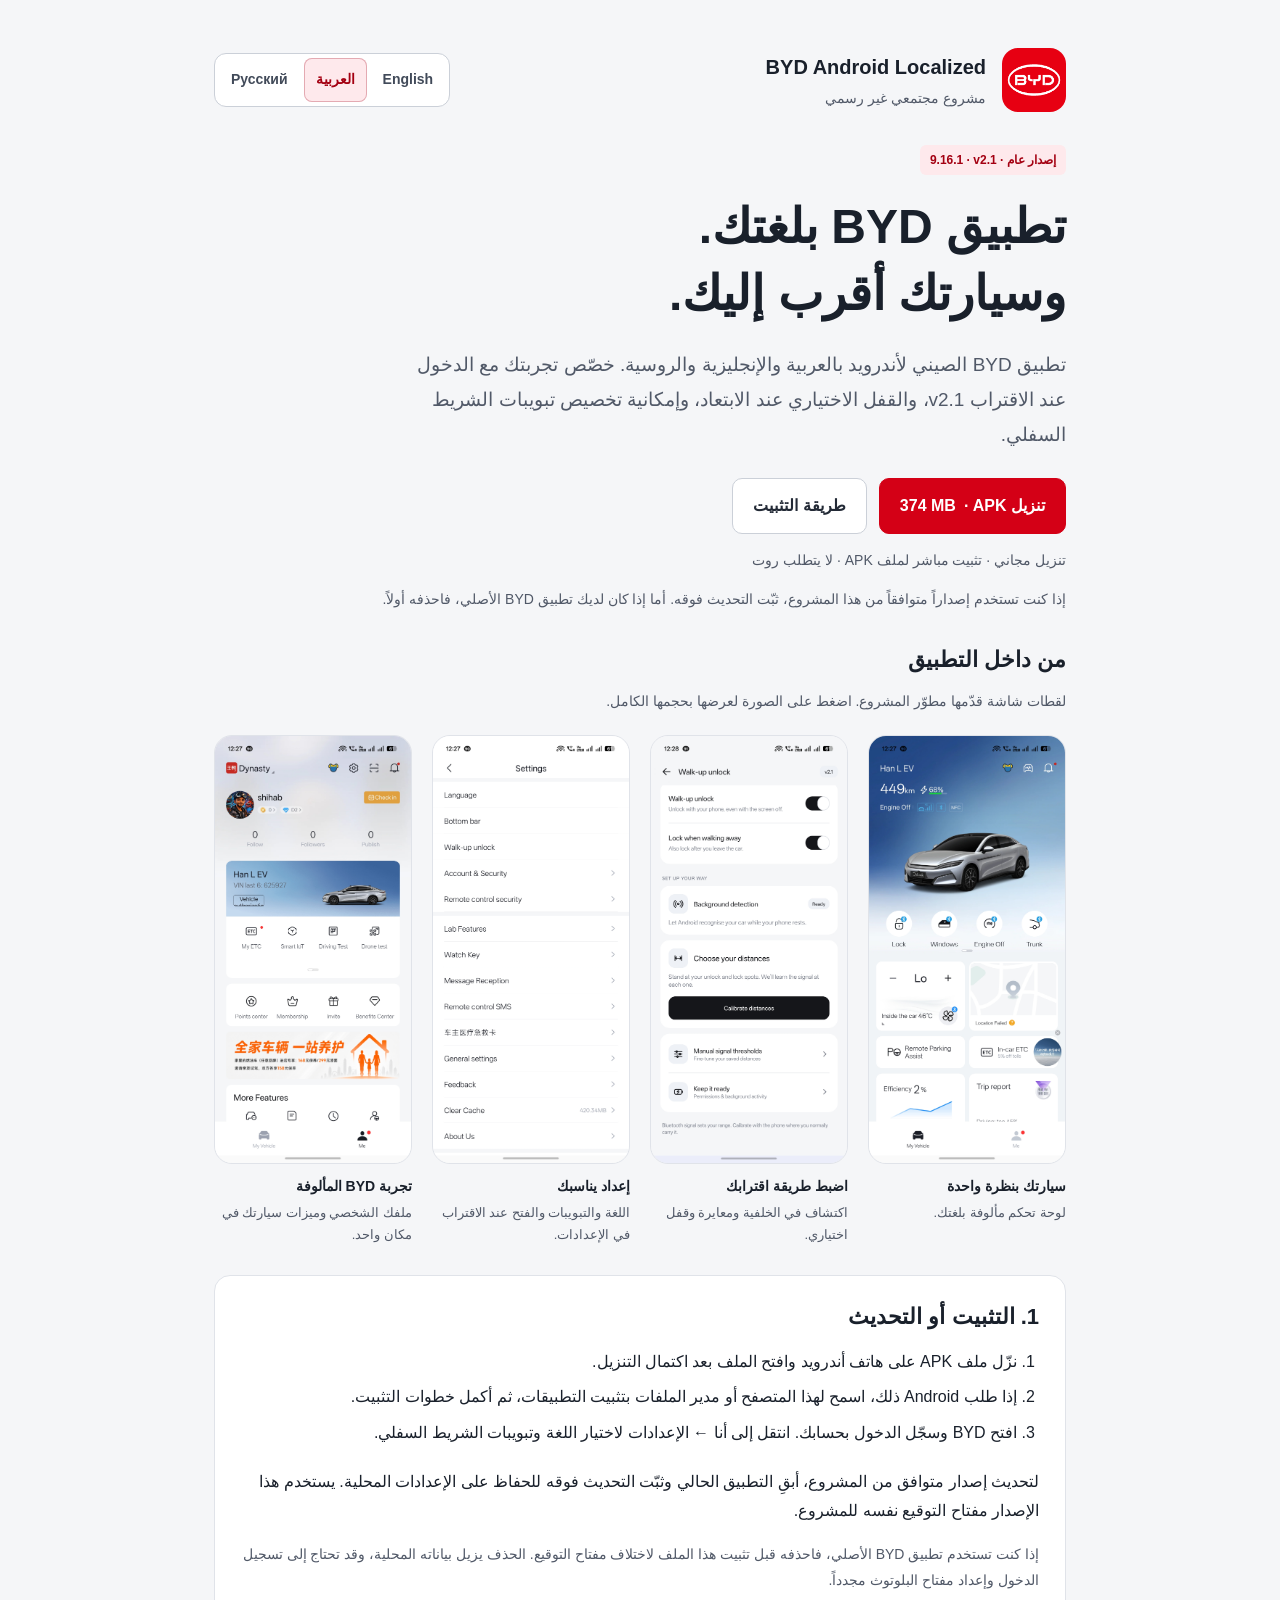
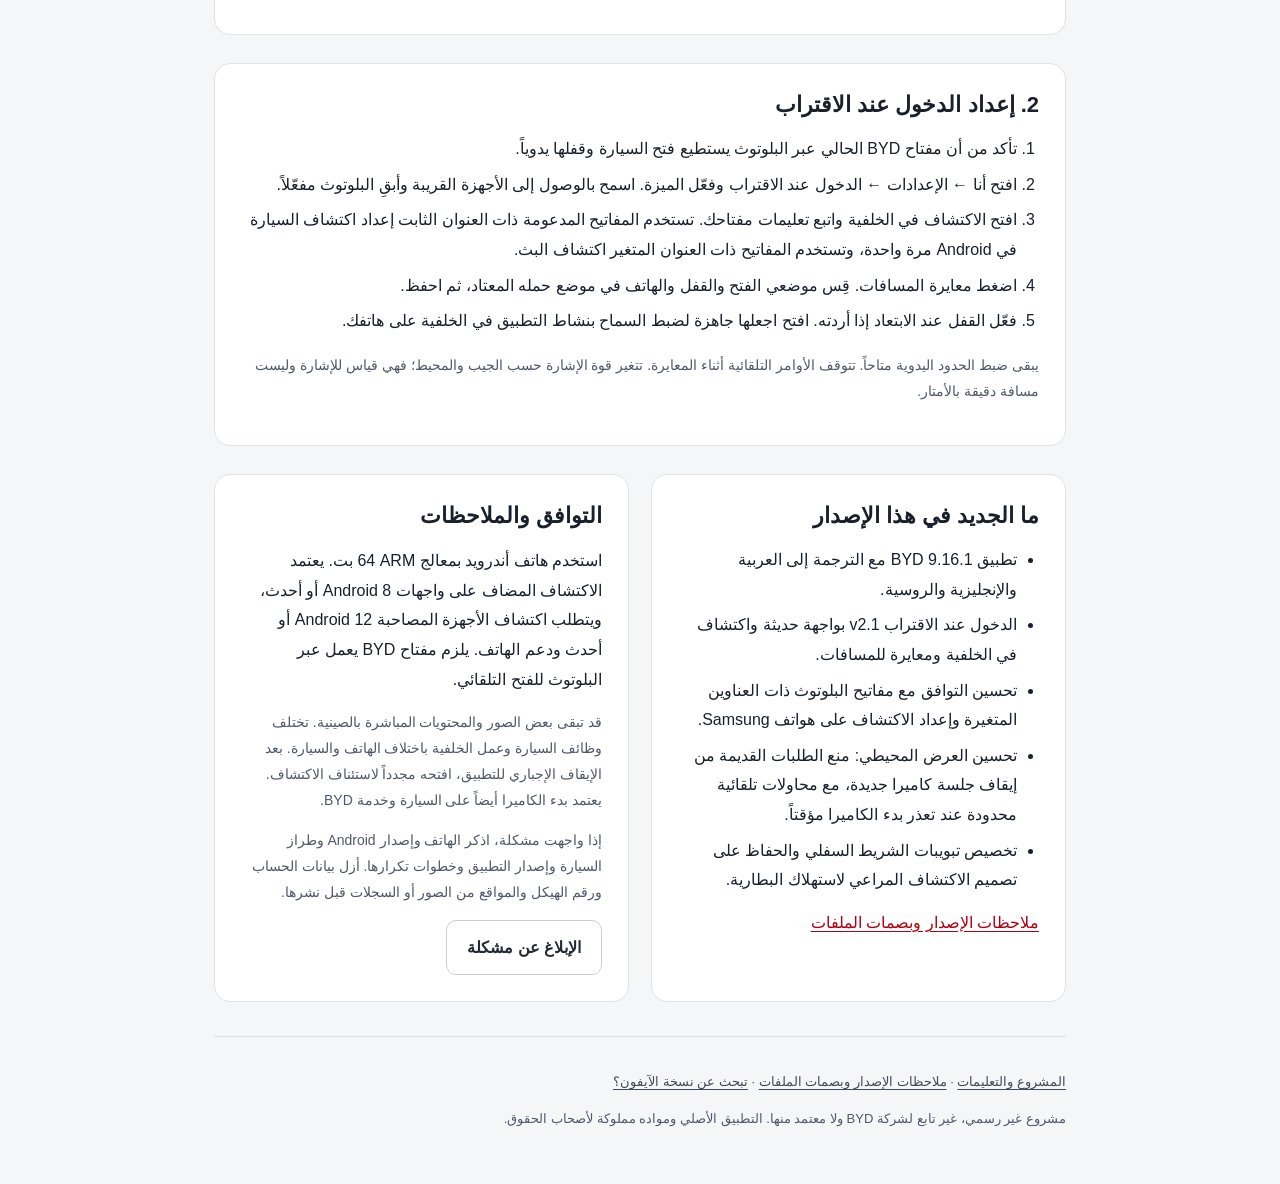
==== ar/index.html @ e7269e66 "Keep generated release pages consistent across platforms" ====
<!doctype html>
<html lang="ar" dir="rtl">
<head>
<meta charset="utf-8"><meta name="viewport" content="width=device-width, initial-scale=1">
<title>تطبيق BYD لأندرويد · التنزيل</title><meta name="description" content="نزّل تطبيق BYD لأندرويد بالعربية والإنجليزية والروسية، مع الدخول عند الاقتراب v2.1 ومعايرة المسافات والقفل الاختياري عند الابتعاد.">
<meta name="theme-color" content="#e60012"><link rel="icon" href="../assets/icon.png">
<link rel="stylesheet" href="../assets/site.css"><link rel="canonical" href="https://shihabal3amri.github.io/BYD-Android/ar/">
<link rel="alternate" hreflang="en" href="https://shihabal3amri.github.io/BYD-Android/">
<link rel="alternate" hreflang="ar" href="https://shihabal3amri.github.io/BYD-Android/ar/">
<link rel="alternate" hreflang="ru" href="https://shihabal3amri.github.io/BYD-Android/ru/"><link rel="alternate" hreflang="x-default" href="https://shihabal3amri.github.io/BYD-Android/">
<meta property="og:type" content="website"><meta property="og:title" content="تطبيق BYD لأندرويد · التنزيل">
<meta property="og:description" content="نزّل تطبيق BYD لأندرويد بالعربية والإنجليزية والروسية، مع الدخول عند الاقتراب v2.1 ومعايرة المسافات والقفل الاختياري عند الابتعاد."><meta property="og:url" content="https://shihabal3amri.github.io/BYD-Android/ar/">
</head>
<body><main>
<header><div class="brand"><img src="../assets/icon.png" width="64" height="64" alt="BYD"><div><strong dir="ltr">BYD Android Localized</strong><p>مشروع مجتمعي غير رسمي</p></div></div>
<nav class="languages" aria-label="لغة الصفحة"><a href=".././" lang="en" hreflang="en" dir="auto">English</a>
<a href="../ar/" lang="ar" hreflang="ar" dir="auto" aria-current="page">العربية</a>
<a href="../ru/" lang="ru" hreflang="ru" dir="auto">Русский</a></nav></header>
<span class="badge">إصدار عام · <bdi>9.16.1 · v2.1</bdi></span>
<h1>تطبيق BYD بلغتك.<br>وسيارتك أقرب إليك.</h1><p class="intro">تطبيق BYD الصيني لأندرويد بالعربية والإنجليزية والروسية. خصّص تجربتك مع الدخول عند الاقتراب v2.1، والقفل الاختياري عند الابتعاد، وإمكانية تخصيص تبويبات الشريط السفلي.</p>
<div class="actions"><a class="button" id="download" href="https://github.com/shihabal3amri/BYD-Android/releases/download/v9.16.1-v2.1/BYD-Android_9.16.1_v2.1.apk">تنزيل APK · <bdi>374 MB</bdi></a><a class="button secondary" href="#install">طريقة التثبيت</a></div>
<p class="note">تنزيل مجاني · تثبيت مباشر لملف APK · لا يتطلب روت</p><p class="note">إذا كنت تستخدم إصداراً متوافقاً من هذا المشروع، ثبّت التحديث فوقه. أما إذا كان لديك تطبيق BYD الأصلي، فاحذفه أولاً.</p>
<section class="gallery" aria-labelledby="screenshots"><h2 id="screenshots">من داخل التطبيق</h2><p class="note">لقطات شاشة قدّمها مطوّر المشروع. اضغط على الصورة لعرضها بحجمها الكامل.</p><div class="screens"><figure><a href="../assets/dashboard.jpg"><img src="../assets/dashboard.jpg" width="1080" height="2354" loading="lazy" alt="لوحة سيارتي مع أدوات التحكم عبر البلوتوث"></a><figcaption><strong>سيارتك بنظرة واحدة</strong>لوحة تحكم مألوفة بلغتك.</figcaption></figure>
<figure><a href="../assets/walkup-setup.jpg"><img src="../assets/walkup-setup.jpg" width="1080" height="2354" loading="lazy" alt="إعدادات الفتح عند الاقتراب والاكتشاف في الخلفية ومعايرة المسافات"></a><figcaption><strong>اضبط طريقة اقترابك</strong>اكتشاف في الخلفية ومعايرة وقفل اختياري.</figcaption></figure>
<figure><a href="../assets/settings.jpg"><img src="../assets/settings.jpg" width="1080" height="2354" loading="lazy" alt="الإعدادات مع خيارات اللغة والشريط السفلي والدخول عند الاقتراب"></a><figcaption><strong>إعداد يناسبك</strong>اللغة والتبويبات والفتح عند الاقتراب في الإعدادات.</figcaption></figure>
<figure><a href="../assets/profile.jpg"><img src="../assets/profile.jpg" width="1080" height="2354" loading="lazy" alt="صفحة الملف الشخصي وبطاقة السيارة في BYD"></a><figcaption><strong>تجربة BYD المألوفة</strong>ملفك الشخصي وميزات سيارتك في مكان واحد.</figcaption></figure></div></section>
<section class="card" id="install" aria-labelledby="install-heading"><h2 id="install-heading">1. التثبيت أو التحديث</h2><ol><li>نزّل ملف APK على هاتف أندرويد وافتح الملف بعد اكتمال التنزيل.</li>
<li>إذا طلب Android ذلك، اسمح لهذا المتصفح أو مدير الملفات بتثبيت التطبيقات، ثم أكمل خطوات التثبيت.</li>
<li>افتح BYD وسجّل الدخول بحسابك. انتقل إلى أنا ← الإعدادات لاختيار اللغة وتبويبات الشريط السفلي.</li></ol><p>لتحديث إصدار متوافق من المشروع، أبقِ التطبيق الحالي وثبّت التحديث فوقه للحفاظ على الإعدادات المحلية. يستخدم هذا الإصدار مفتاح التوقيع نفسه للمشروع.</p><p class="note">إذا كنت تستخدم تطبيق BYD الأصلي، فاحذفه قبل تثبيت هذا الملف لاختلاف مفتاح التوقيع. الحذف يزيل بياناته المحلية، وقد تحتاج إلى تسجيل الدخول وإعداد مفتاح البلوتوث مجدداً.</p></section>
<section class="card" id="walkup" aria-labelledby="walkup-heading"><h2 id="walkup-heading">2. إعداد الدخول عند الاقتراب</h2><ol><li>تأكد من أن مفتاح BYD الحالي عبر البلوتوث يستطيع فتح السيارة وقفلها يدوياً.</li>
<li>افتح أنا ← الإعدادات ← الدخول عند الاقتراب وفعّل الميزة. اسمح بالوصول إلى الأجهزة القريبة وأبقِ البلوتوث مفعّلاً.</li>
<li>افتح الاكتشاف في الخلفية واتبع تعليمات مفتاحك. تستخدم المفاتيح المدعومة ذات العنوان الثابت إعداد اكتشاف السيارة في Android مرة واحدة، وتستخدم المفاتيح ذات العنوان المتغير اكتشاف البث.</li>
<li>اضغط معايرة المسافات. قِس موضعي الفتح والقفل والهاتف في موضع حمله المعتاد، ثم احفظ.</li>
<li>فعّل القفل عند الابتعاد إذا أردته. افتح اجعلها جاهزة لضبط السماح بنشاط التطبيق في الخلفية على هاتفك.</li></ol><p class="note">يبقى ضبط الحدود اليدوية متاحاً. تتوقف الأوامر التلقائية أثناء المعايرة. تتغير قوة الإشارة حسب الجيب والمحيط؛ فهي قياس للإشارة وليست مسافة دقيقة بالأمتار.</p></section>
<div class="grid"><section class="card" aria-labelledby="release-heading"><h2 id="release-heading">ما الجديد في هذا الإصدار</h2><ul><li>تطبيق BYD 9.16.1 مع الترجمة إلى العربية والإنجليزية والروسية.</li>
<li>الدخول عند الاقتراب v2.1 بواجهة حديثة واكتشاف في الخلفية ومعايرة للمسافات.</li>
<li>تحسين التوافق مع مفاتيح البلوتوث ذات العناوين المتغيرة وإعداد الاكتشاف على هواتف Samsung.</li>
<li>تحسين العرض المحيطي: منع الطلبات القديمة من إيقاف جلسة كاميرا جديدة، مع محاولات تلقائية محدودة عند تعذر بدء الكاميرا مؤقتاً.</li>
<li>تخصيص تبويبات الشريط السفلي والحفاظ على تصميم الاكتشاف المراعي لاستهلاك البطارية.</li></ul><a href="https://github.com/shihabal3amri/BYD-Android/releases/tag/v9.16.1-v2.1">ملاحظات الإصدار وبصمات الملفات</a></section>
<section class="card" aria-labelledby="feedback-heading"><h2 id="feedback-heading">التوافق والملاحظات</h2><p>استخدم هاتف أندرويد بمعالج ARM ‏64 بت. يعتمد الاكتشاف المضاف على واجهات Android 8 أو أحدث، ويتطلب اكتشاف الأجهزة المصاحبة Android 12 أو أحدث ودعم الهاتف. يلزم مفتاح BYD يعمل عبر البلوتوث للفتح التلقائي.</p><p class="note">قد تبقى بعض الصور والمحتويات المباشرة بالصينية. تختلف وظائف السيارة وعمل الخلفية باختلاف الهاتف والسيارة. بعد الإيقاف الإجباري للتطبيق، افتحه مجدداً لاستئناف الاكتشاف. يعتمد بدء الكاميرا أيضاً على السيارة وخدمة BYD.</p><p class="note">إذا واجهت مشكلة، اذكر الهاتف وإصدار Android وطراز السيارة وإصدار التطبيق وخطوات تكرارها. أزل بيانات الحساب ورقم الهيكل والمواقع من الصور أو السجلات قبل نشرها.</p><a class="button secondary" href="https://github.com/shihabal3amri/BYD-Android/issues/new?template=bug-report.yml">الإبلاغ عن مشكلة</a></section></div>
<footer><p><a href="https://github.com/shihabal3amri/BYD-Android/blob/main/README.ar.md">المشروع والتعليمات</a> · <a href="https://github.com/shihabal3amri/BYD-Android/releases/tag/v9.16.1-v2.1">ملاحظات الإصدار وبصمات الملفات</a> · <a href="https://shihabal3amri.github.io/BYD-iOS/">تبحث عن نسخة الآيفون؟</a></p><p>مشروع غير رسمي، غير تابع لشركة BYD ولا معتمد منها. التطبيق الأصلي ومواده مملوكة لأصحاب الحقوق.</p></footer>
</main></body></html>
---- assets/site.css ----
:root { color-scheme: light; font-family: -apple-system, BlinkMacSystemFont, "Segoe UI", sans-serif; color: #19202b; background: #f5f6f8; }
* { box-sizing: border-box; }
body { margin: 0; line-height: 1.65; }
main { max-width: 900px; margin: auto; padding: 48px 24px 40px; }
header { display: flex; align-items: center; justify-content: space-between; flex-wrap: wrap; gap: 20px; margin-bottom: 32px; }
.brand { display: flex; align-items: center; gap: 16px; }
.brand > div { min-width: 0; }
.languages { display: inline-flex; flex-wrap: wrap; gap: 4px; padding: 4px; border: 1px solid #cbd0d8; border-radius: 12px; background: white; }
.languages a { display: inline-flex; align-items: center; justify-content: center; padding: 8px 12px; min-height: 44px; color: #414a59; text-decoration: none; border-radius: 8px; font-size: 14px; font-weight: 600; }
.languages a[aria-current="page"] { color: #a40012; background: #fee9ec; box-shadow: inset 0 0 0 1px #e4aab2; }
header img { width: 64px; height: 64px; border-radius: 16px; }
header p { margin: 0; font-size: 14px; color: #515968; }
header strong { font-size: 20px; letter-spacing: -.4px; }
.badge { display: inline-block; padding: 4px 10px; border-radius: 6px; background: #fee9ec; color: #a40012; font-size: 12px; font-weight: 700; letter-spacing: .7px; }
h1 { font-size: clamp(32px, 6vw, 48px); line-height: 1.14; letter-spacing: -1.5px; margin: 18px 0 14px; }
.intro { font-size: 19px; color: #515968; max-width: 680px; }
h2 { margin: 0 0 12px; font-size: 22px; line-height: 1.35; letter-spacing: -.4px; }
a { color: #b00013; text-underline-offset: 3px; }
.actions { display: flex; flex-wrap: wrap; gap: 12px; margin: 26px 0 14px; }
.button { display: inline-flex; justify-content: center; align-items: center; gap: 8px; min-height: 48px; padding: 12px 20px; text-decoration: none; border-radius: 10px; background: #d40016; color: white; font-size: 16px; font-weight: 650; border: 1px solid #d40016; cursor: pointer; }
.button.secondary { background: white; color: #232a36; border-color: #cbd0d8; }
.button:focus-visible, a:focus-visible, textarea:focus-visible { outline: 3px solid #1166dd; outline-offset: 4px; }
.button:hover { filter: brightness(.94); }
.languages a:hover, .tutorial:hover { background: #fff1f3; }
.tutorials { display: grid; grid-template-columns: 1fr 1fr; gap: 12px; }
.tutorial { display: flex; flex-direction: column; justify-content: center; padding: 16px; border: 1px solid #cbd0d8; border-radius: 10px; text-decoration: none; }
.tutorial span { font-size: 14px; color: #515968; }
section[id] { scroll-margin-top: 24px; }
.note { color: #515968; font-size: 14px; }
.card { margin-top: 28px; padding: 26px; border: 1px solid #e0e3e9; border-radius: 16px; background: white; }
.grid { display: grid; grid-template-columns: repeat(2, minmax(0, 1fr)); gap: 22px; }
.grid .card { margin-top: 28px; }
ol, ul { padding-inline-start: 22px; margin: 10px 0; }
li { padding: 3px 0; }
textarea { display: block; width: 100%; min-height: 90px; font: 13px/1.6 ui-monospace, SFMono-Regular, Consolas, monospace; color: #253047; background: #f5f6f8; border: 1px solid #cbd0d8; border-radius: 8px; padding: 12px; resize: vertical; overflow-wrap: anywhere; }
.copyrow { display: flex; align-items: center; flex-wrap: wrap; gap: 12px; margin-top: 12px; }
.copyrow button { font-size: 14px; min-height: 42px; padding: 8px 15px; }
.gallery { margin-top: 32px; }
.screens { display: grid; grid-template-columns: repeat(4, minmax(0, 1fr)); gap: 20px; margin-top: 20px; }
.screens figure { min-width: 0; margin: 0; }
.screens a { display: block; border-radius: 18px; }
.screens img { display: block; width: 100%; height: auto; border: 1px solid #e0e3e9; border-radius: 18px; }
.screens figcaption { margin-top: 10px; color: #515968; font-size: 13px; line-height: 1.45; }
.screens figcaption strong { display: block; color: #19202b; font-size: 14px; margin-bottom: 3px; }
footer { margin-top: 34px; padding-top: 20px; border-top: 1px solid #dddfe5; color: #515968; font-size: 13px; }
footer a { color: #414a59; }
html[dir="rtl"] { font-family: -apple-system, BlinkMacSystemFont, "Segoe UI", Tahoma, Arial, sans-serif; }
html[dir="rtl"] body { line-height: 1.85; }
html[dir="rtl"] h1 { line-height: 1.4; }
html[dir="rtl"] h1, html[dir="rtl"] h2, html[dir="rtl"] .badge, html[dir="rtl"] header strong { letter-spacing: normal; }
html[dir="rtl"] .screens figcaption { line-height: 1.75; }
@media (max-width: 420px) { .tutorials { grid-template-columns: 1fr; } .languages { width: 100%; } .languages a { flex: 1; padding-inline: 8px; } }
@media (max-width: 580px) { main { padding: 28px 18px; } .grid { grid-template-columns: 1fr; gap: 0; } .card { padding: 20px; } .actions a { width: 100%; } .screens { grid-template-columns: repeat(2, minmax(0, 1fr)); gap: 20px 14px; } }
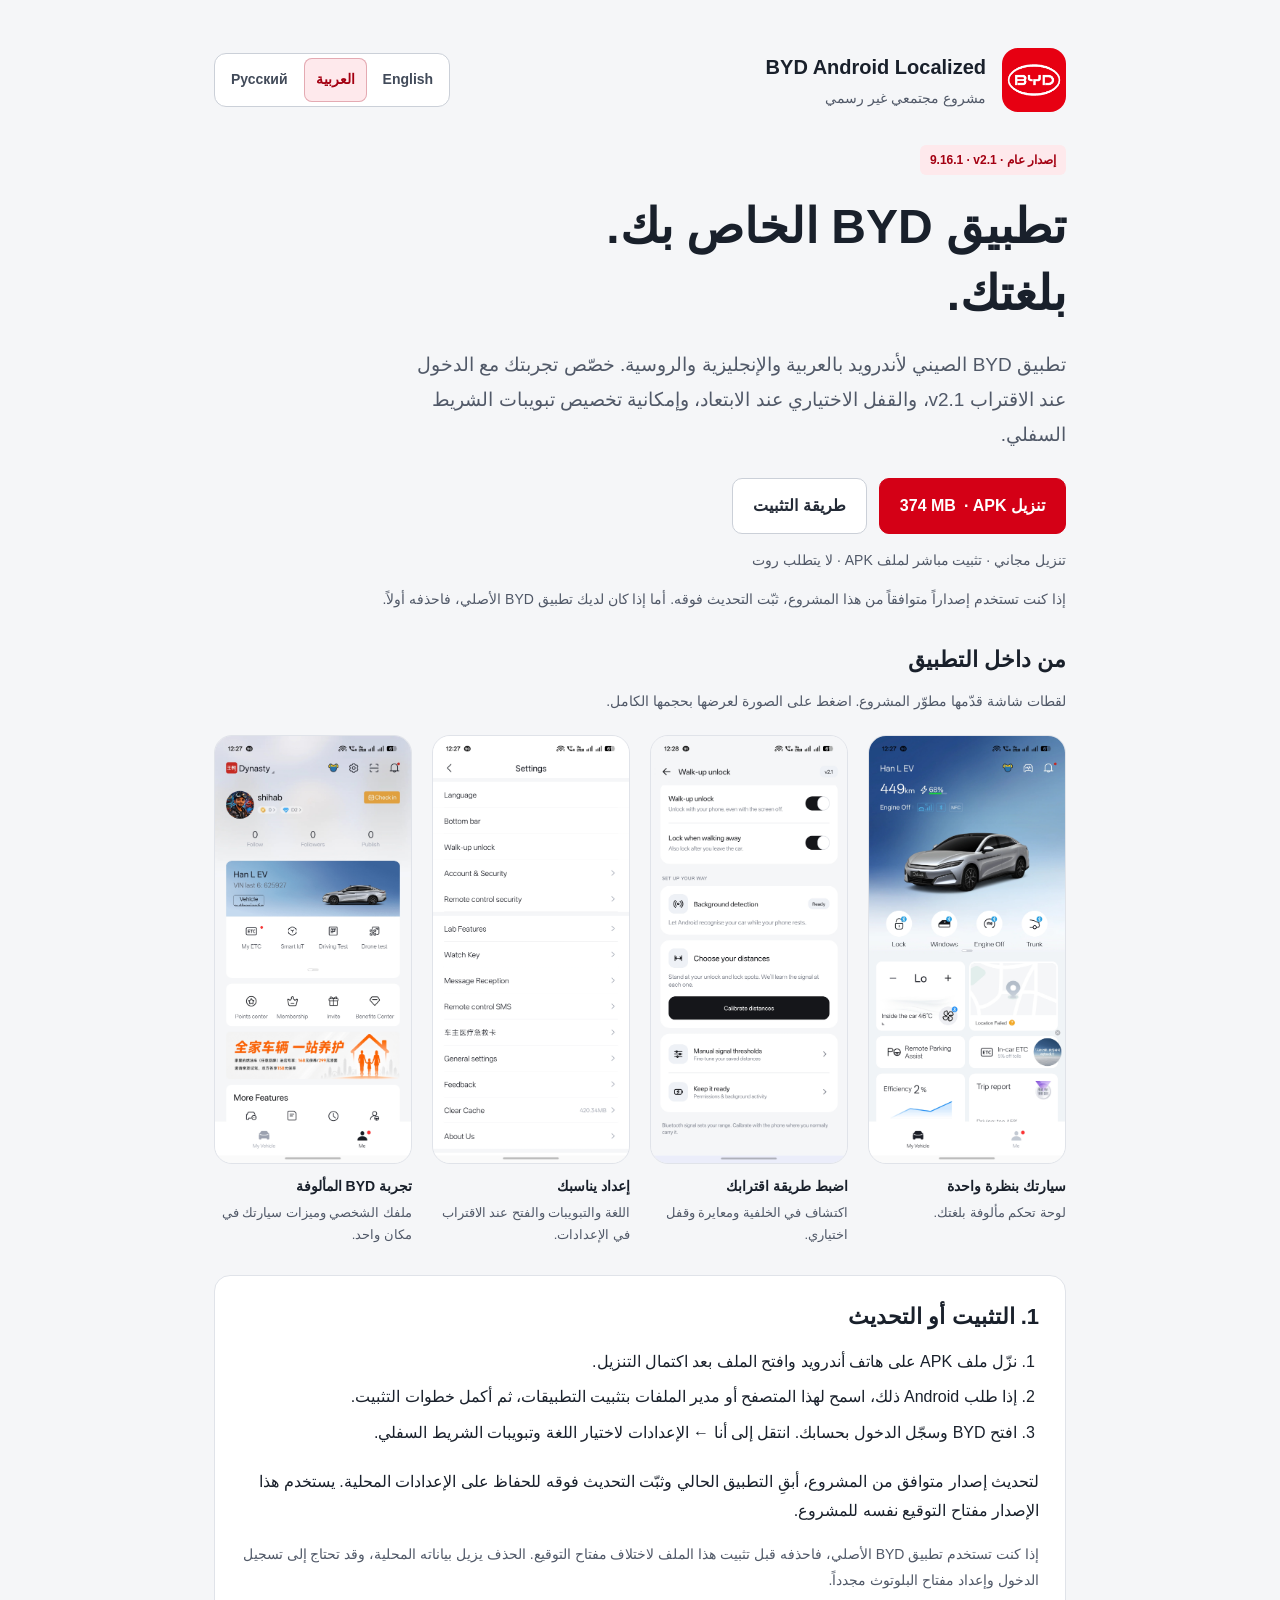
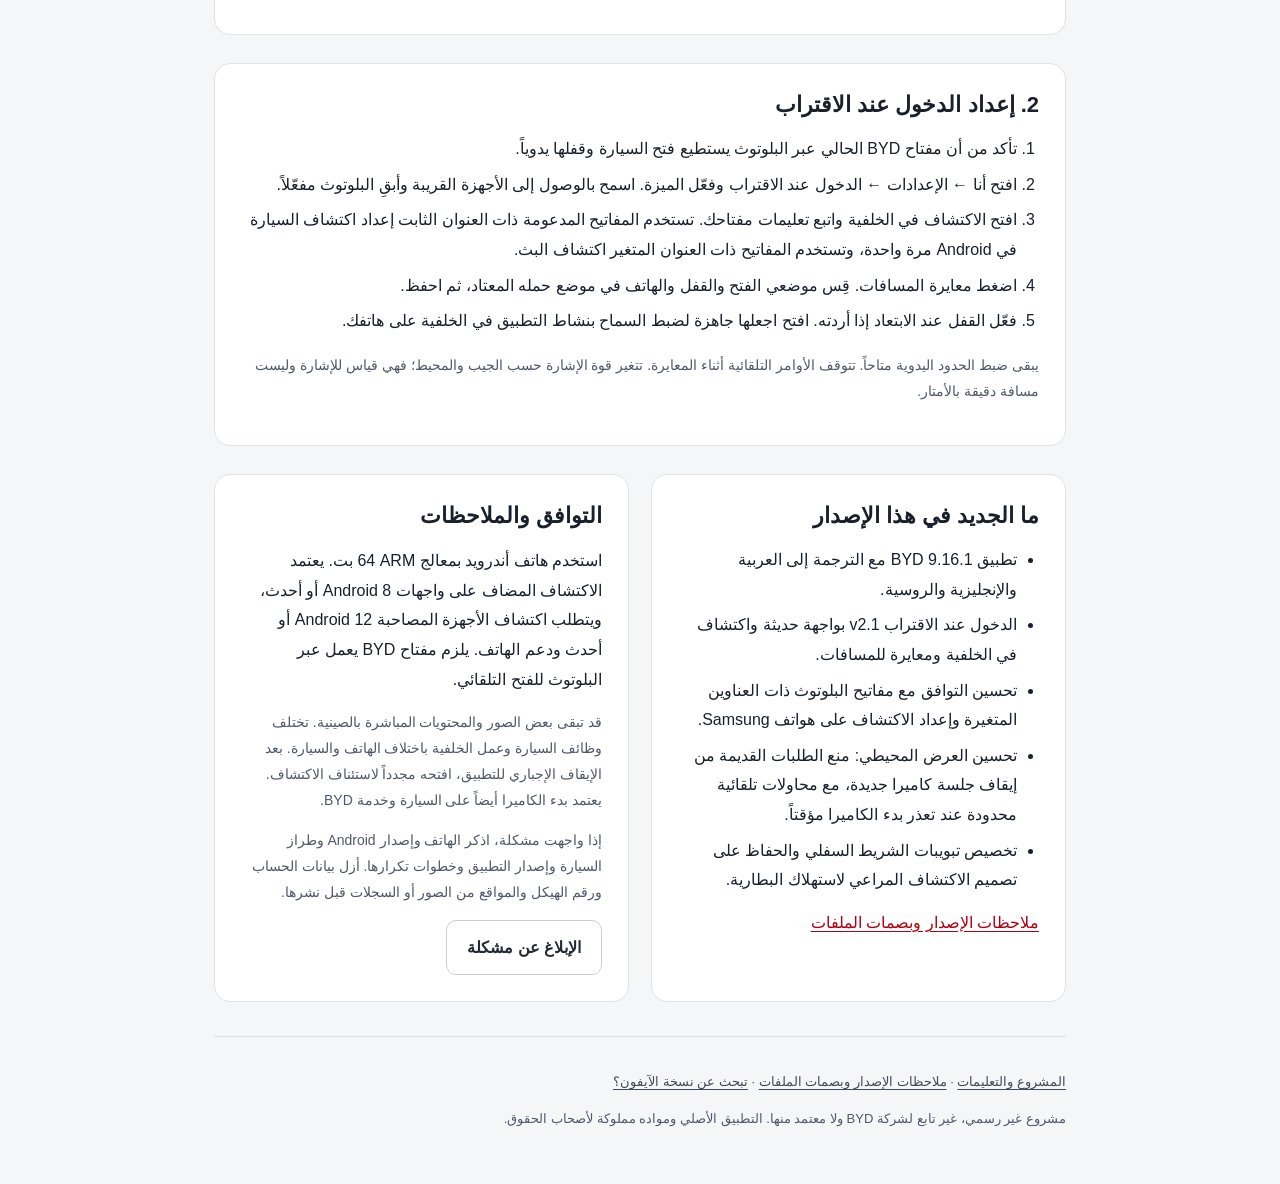
==== commit 64f6aea6: "Update localized download page headlines" ====
--- a/ar/index.html
+++ b/ar/index.html
@@ -17,7 +17,7 @@
 <a href="../ar/" lang="ar" hreflang="ar" dir="auto" aria-current="page">العربية</a>
 <a href="../ru/" lang="ru" hreflang="ru" dir="auto">Русский</a></nav></header>
 <span class="badge">إصدار عام · <bdi>9.16.1 · v2.1</bdi></span>
-<h1>تطبيق BYD بلغتك.<br>وسيارتك أقرب إليك.</h1><p class="intro">تطبيق BYD الصيني لأندرويد بالعربية والإنجليزية والروسية. خصّص تجربتك مع الدخول عند الاقتراب v2.1، والقفل الاختياري عند الابتعاد، وإمكانية تخصيص تبويبات الشريط السفلي.</p>
+<h1>تطبيق BYD الخاص بك.<br>بلغتك.</h1><p class="intro">تطبيق BYD الصيني لأندرويد بالعربية والإنجليزية والروسية. خصّص تجربتك مع الدخول عند الاقتراب v2.1، والقفل الاختياري عند الابتعاد، وإمكانية تخصيص تبويبات الشريط السفلي.</p>
 <div class="actions"><a class="button" id="download" href="https://github.com/shihabal3amri/BYD-Android/releases/download/v9.16.1-v2.1/BYD-Android_9.16.1_v2.1.apk">تنزيل APK · <bdi>374 MB</bdi></a><a class="button secondary" href="#install">طريقة التثبيت</a></div>
 <p class="note">تنزيل مجاني · تثبيت مباشر لملف APK · لا يتطلب روت</p><p class="note">إذا كنت تستخدم إصداراً متوافقاً من هذا المشروع، ثبّت التحديث فوقه. أما إذا كان لديك تطبيق BYD الأصلي، فاحذفه أولاً.</p>
 <section class="gallery" aria-labelledby="screenshots"><h2 id="screenshots">من داخل التطبيق</h2><p class="note">لقطات شاشة قدّمها مطوّر المشروع. اضغط على الصورة لعرضها بحجمها الكامل.</p><div class="screens"><figure><a href="../assets/dashboard.jpg"><img src="../assets/dashboard.jpg" width="1080" height="2354" loading="lazy" alt="لوحة سيارتي مع أدوات التحكم عبر البلوتوث"></a><figcaption><strong>سيارتك بنظرة واحدة</strong>لوحة تحكم مألوفة بلغتك.</figcaption></figure>
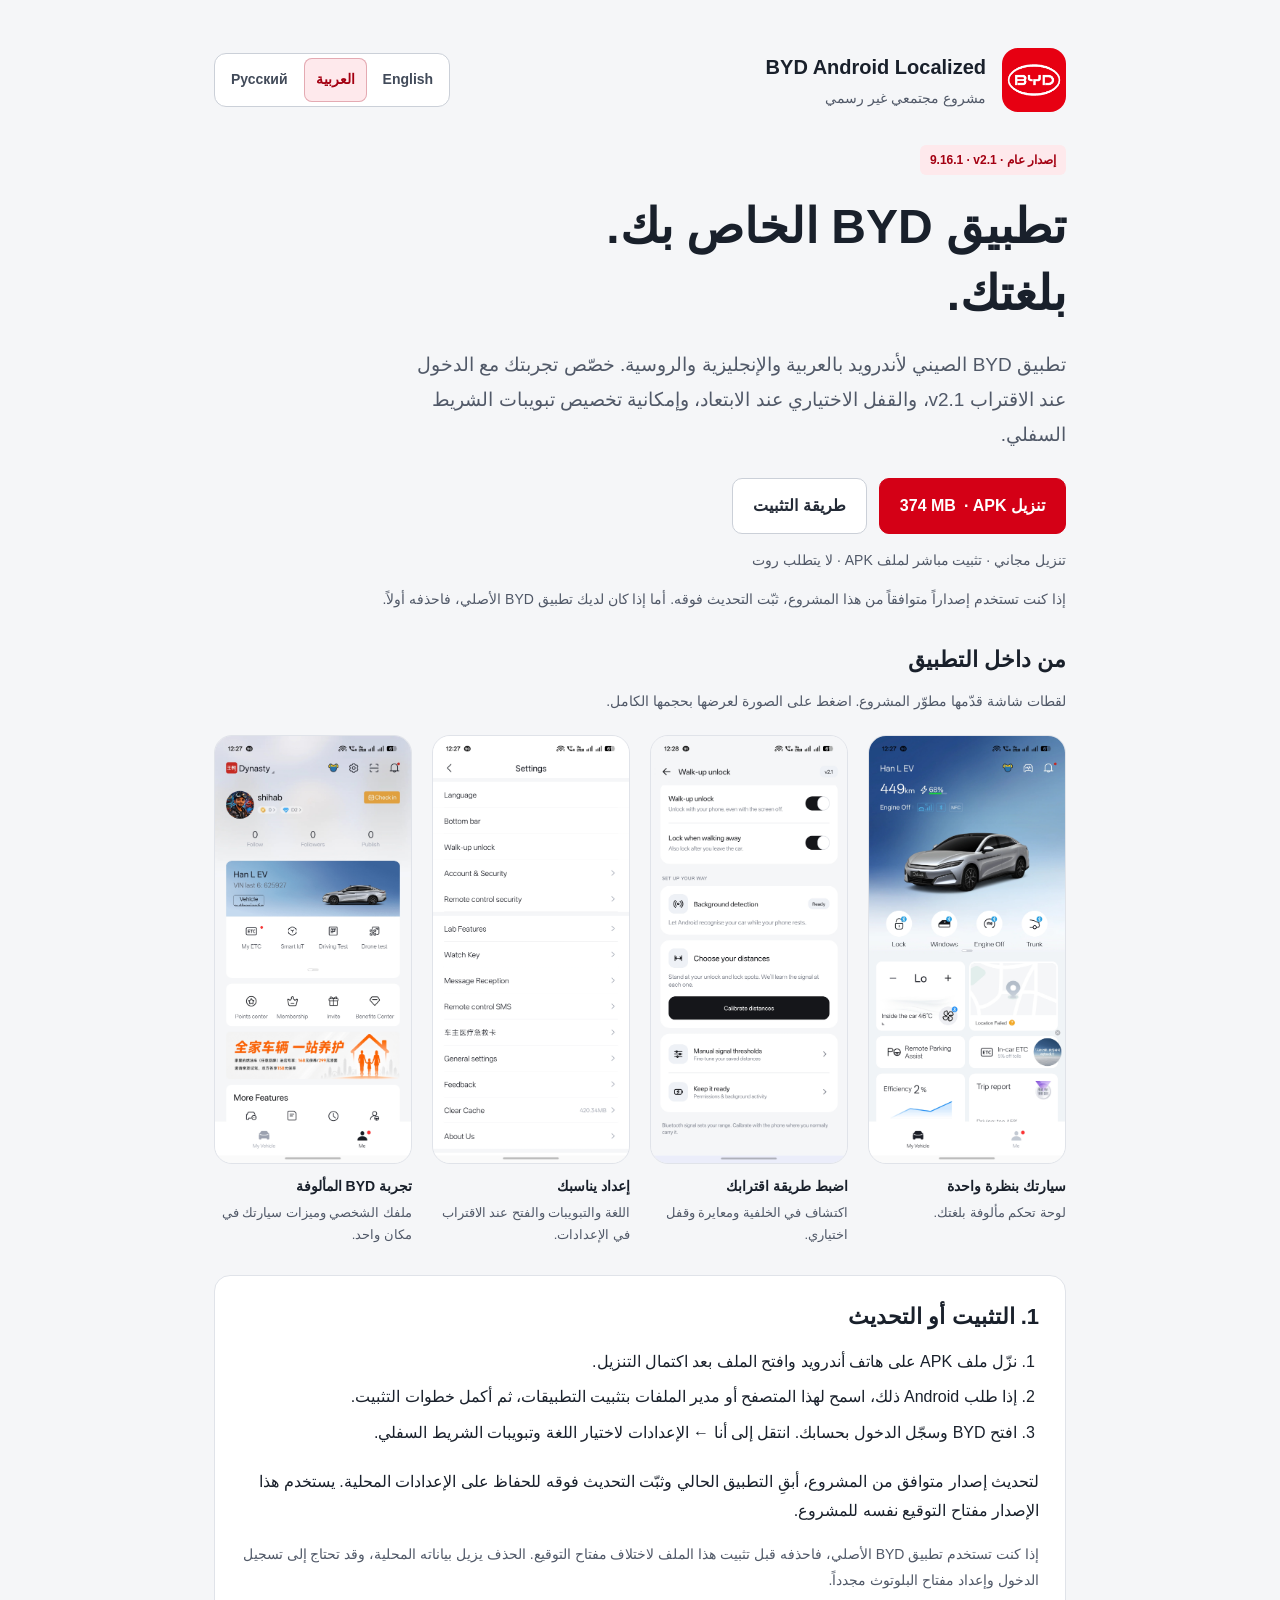
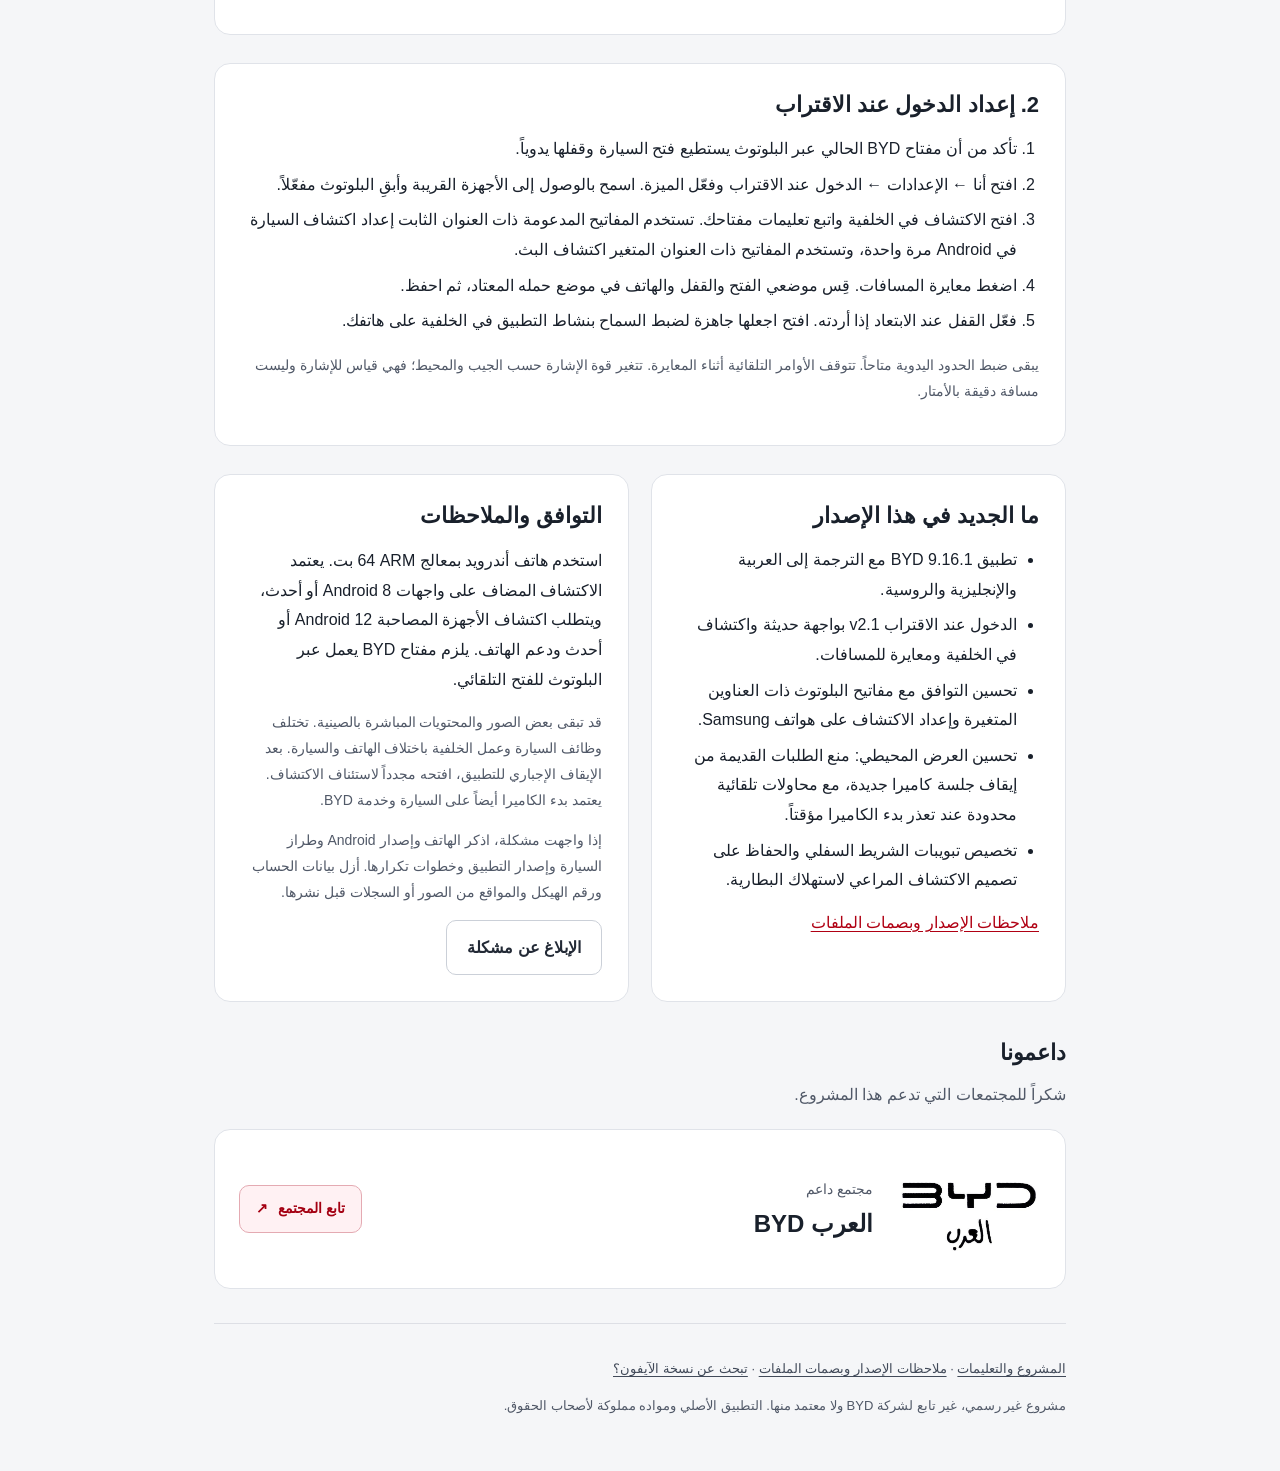
==== commit cf27fbd5: "Add BYD Arab community supporter in all languages" ====
--- a/ar/index.html
+++ b/ar/index.html
@@ -38,5 +38,14 @@
 <li>تحسين العرض المحيطي: منع الطلبات القديمة من إيقاف جلسة كاميرا جديدة، مع محاولات تلقائية محدودة عند تعذر بدء الكاميرا مؤقتاً.</li>
 <li>تخصيص تبويبات الشريط السفلي والحفاظ على تصميم الاكتشاف المراعي لاستهلاك البطارية.</li></ul><a href="https://github.com/shihabal3amri/BYD-Android/releases/tag/v9.16.1-v2.1">ملاحظات الإصدار وبصمات الملفات</a></section>
 <section class="card" aria-labelledby="feedback-heading"><h2 id="feedback-heading">التوافق والملاحظات</h2><p>استخدم هاتف أندرويد بمعالج ARM ‏64 بت. يعتمد الاكتشاف المضاف على واجهات Android 8 أو أحدث، ويتطلب اكتشاف الأجهزة المصاحبة Android 12 أو أحدث ودعم الهاتف. يلزم مفتاح BYD يعمل عبر البلوتوث للفتح التلقائي.</p><p class="note">قد تبقى بعض الصور والمحتويات المباشرة بالصينية. تختلف وظائف السيارة وعمل الخلفية باختلاف الهاتف والسيارة. بعد الإيقاف الإجباري للتطبيق، افتحه مجدداً لاستئناف الاكتشاف. يعتمد بدء الكاميرا أيضاً على السيارة وخدمة BYD.</p><p class="note">إذا واجهت مشكلة، اذكر الهاتف وإصدار Android وطراز السيارة وإصدار التطبيق وخطوات تكرارها. أزل بيانات الحساب ورقم الهيكل والمواقع من الصور أو السجلات قبل نشرها.</p><a class="button secondary" href="https://github.com/shihabal3amri/BYD-Android/issues/new?template=bug-report.yml">الإبلاغ عن مشكلة</a></section></div>
+<section class="supporters" id="supporters" aria-labelledby="supporters-heading">
+<h2 id="supporters-heading">داعمونا</h2>
+<p>شكراً للمجتمعات التي تدعم هذا المشروع.</p>
+<ul class="supporter-list"><li><a class="supporter" href="https://linktr.ee/BYD.ARAB" target="_blank" rel="noopener noreferrer">
+<img class="supporter-logo" src="../assets/byd-arab.png" width="571" height="437" alt="BYD العرب" loading="lazy">
+<div class="supporter-info"><span class="supporter-label">مجتمع داعم</span><h3><bdi dir="ltr">BYD العرب</bdi></h3></div>
+<span class="supporter-follow">تابع المجتمع<span aria-hidden="true">↗</span></span>
+</a></li></ul>
+</section>
 <footer><p><a href="https://github.com/shihabal3amri/BYD-Android/blob/main/README.ar.md">المشروع والتعليمات</a> · <a href="https://github.com/shihabal3amri/BYD-Android/releases/tag/v9.16.1-v2.1">ملاحظات الإصدار وبصمات الملفات</a> · <a href="https://shihabal3amri.github.io/BYD-iOS/">تبحث عن نسخة الآيفون؟</a></p><p>مشروع غير رسمي، غير تابع لشركة BYD ولا معتمد منها. التطبيق الأصلي ومواده مملوكة لأصحاب الحقوق.</p></footer>
 </main></body></html>
--- a/assets/site.css
+++ b/assets/site.css
@@ -51,3 +51,16 @@
 html[dir="rtl"] .screens figcaption { line-height: 1.75; }
 @media (max-width: 420px) { .tutorials { grid-template-columns: 1fr; } .languages { width: 100%; } .languages a { flex: 1; padding-inline: 8px; } }
 @media (max-width: 580px) { main { padding: 28px 18px; } .grid { grid-template-columns: 1fr; gap: 0; } .card { padding: 20px; } .actions a { width: 100%; } .screens { grid-template-columns: repeat(2, minmax(0, 1fr)); gap: 20px 14px; } }
+
+.supporters { margin-top: 36px; }
+.supporters > p { margin: 0 0 20px; color: #515968; }
+.supporter-list { display: grid; gap: 16px; list-style: none; padding: 0; margin: 0; }
+.supporter-list > li { padding: 0; min-width: 0; }
+.supporter { display: grid; grid-template-columns: 144px minmax(0, 1fr) auto; align-items: center; gap: 24px; padding: 24px; border: 1px solid #e0e3e9; border-radius: 16px; background: white; color: #19202b; text-decoration: none; }
+.supporter:hover { border-color: #d40016; }
+.supporter-logo { display: block; width: 144px; height: 110px; object-fit: contain; border-radius: 8px; }
+.supporter-info { min-width: 0; }
+.supporter-label { display: block; font-size: 14px; color: #515968; }
+.supporter h3 { margin: 3px 0 0; font-size: 24px; line-height: 1.5; }
+.supporter-follow { display: inline-flex; align-items: center; justify-content: center; gap: 10px; min-height: 48px; padding: 10px 16px; border: 1px solid #e4aab2; border-radius: 10px; background: #fff1f3; color: #a40012; font-size: 14px; font-weight: 650; text-align: center; }
+@media (max-width: 700px) { .supporter { grid-template-columns: 108px minmax(0, 1fr); gap: 16px; padding: 20px; } .supporter-logo { width: 108px; height: 83px; } .supporter-follow { grid-column: 1 / -1; } }
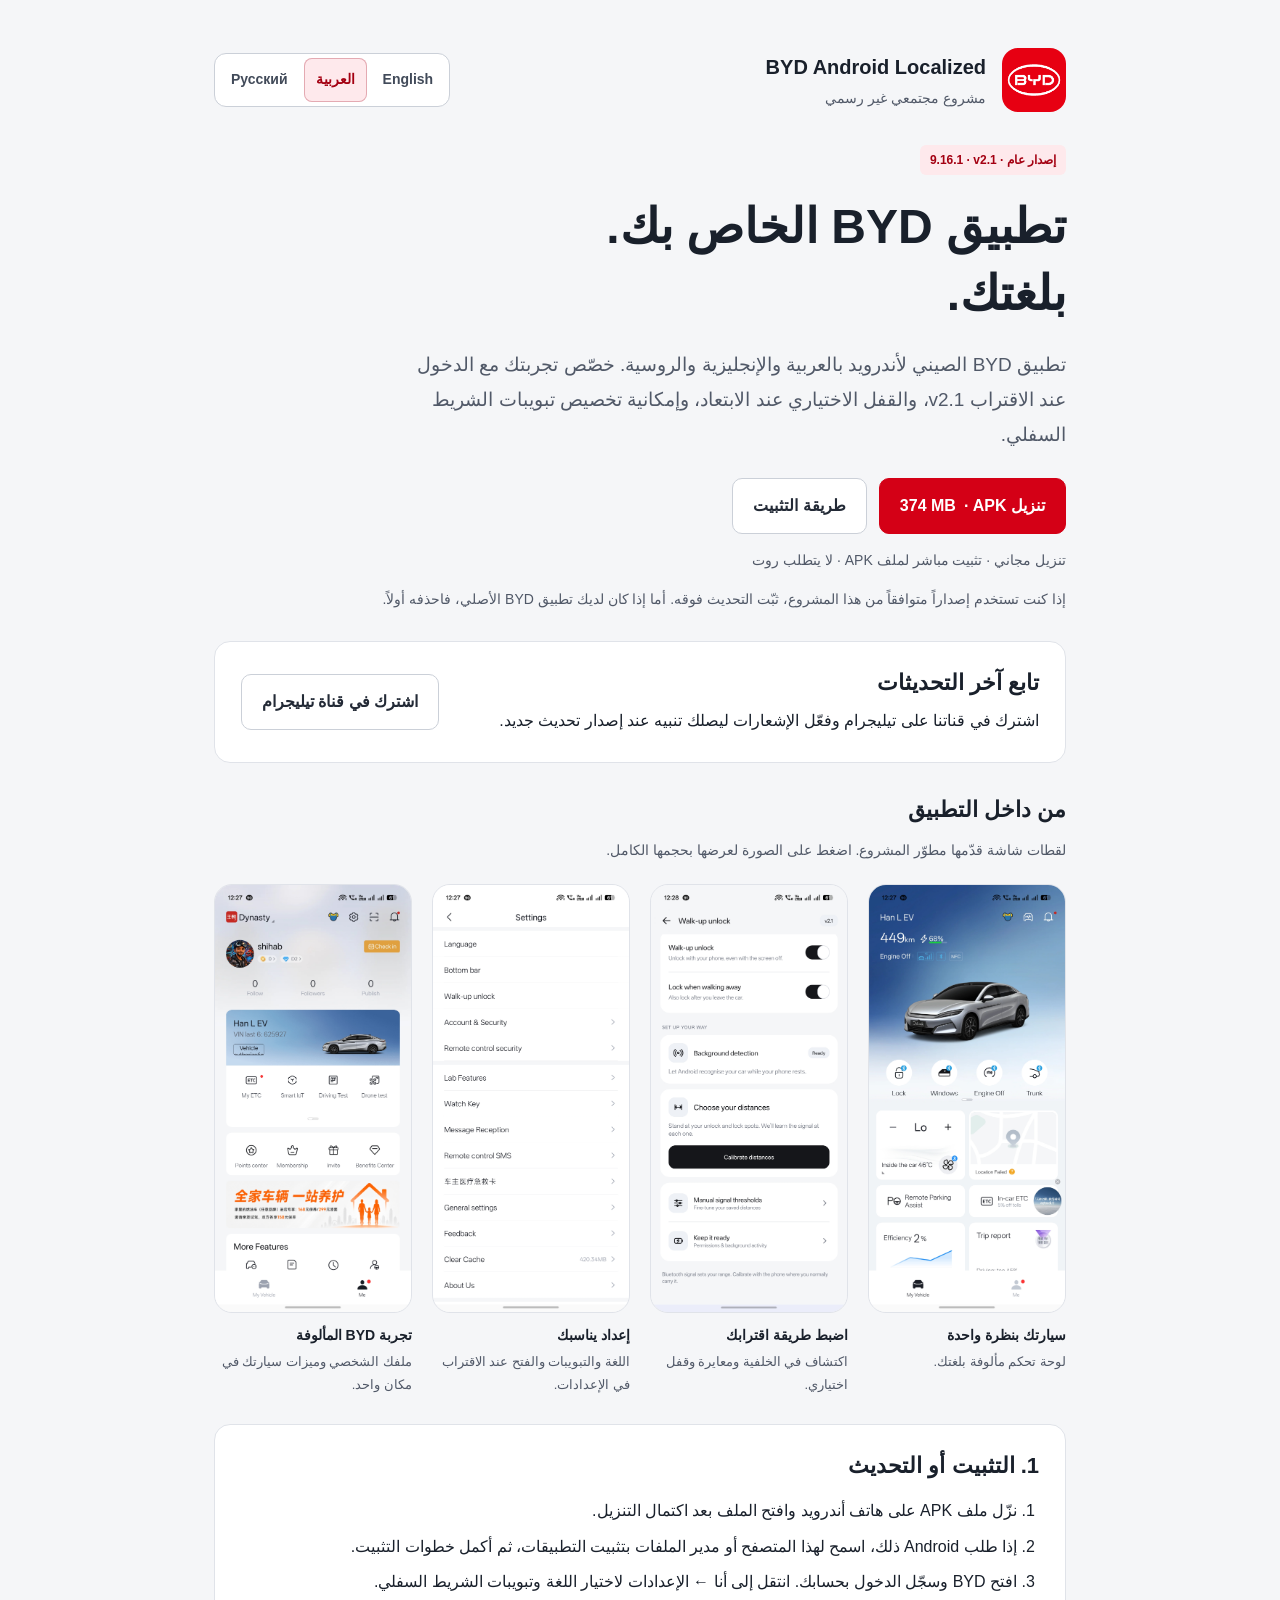
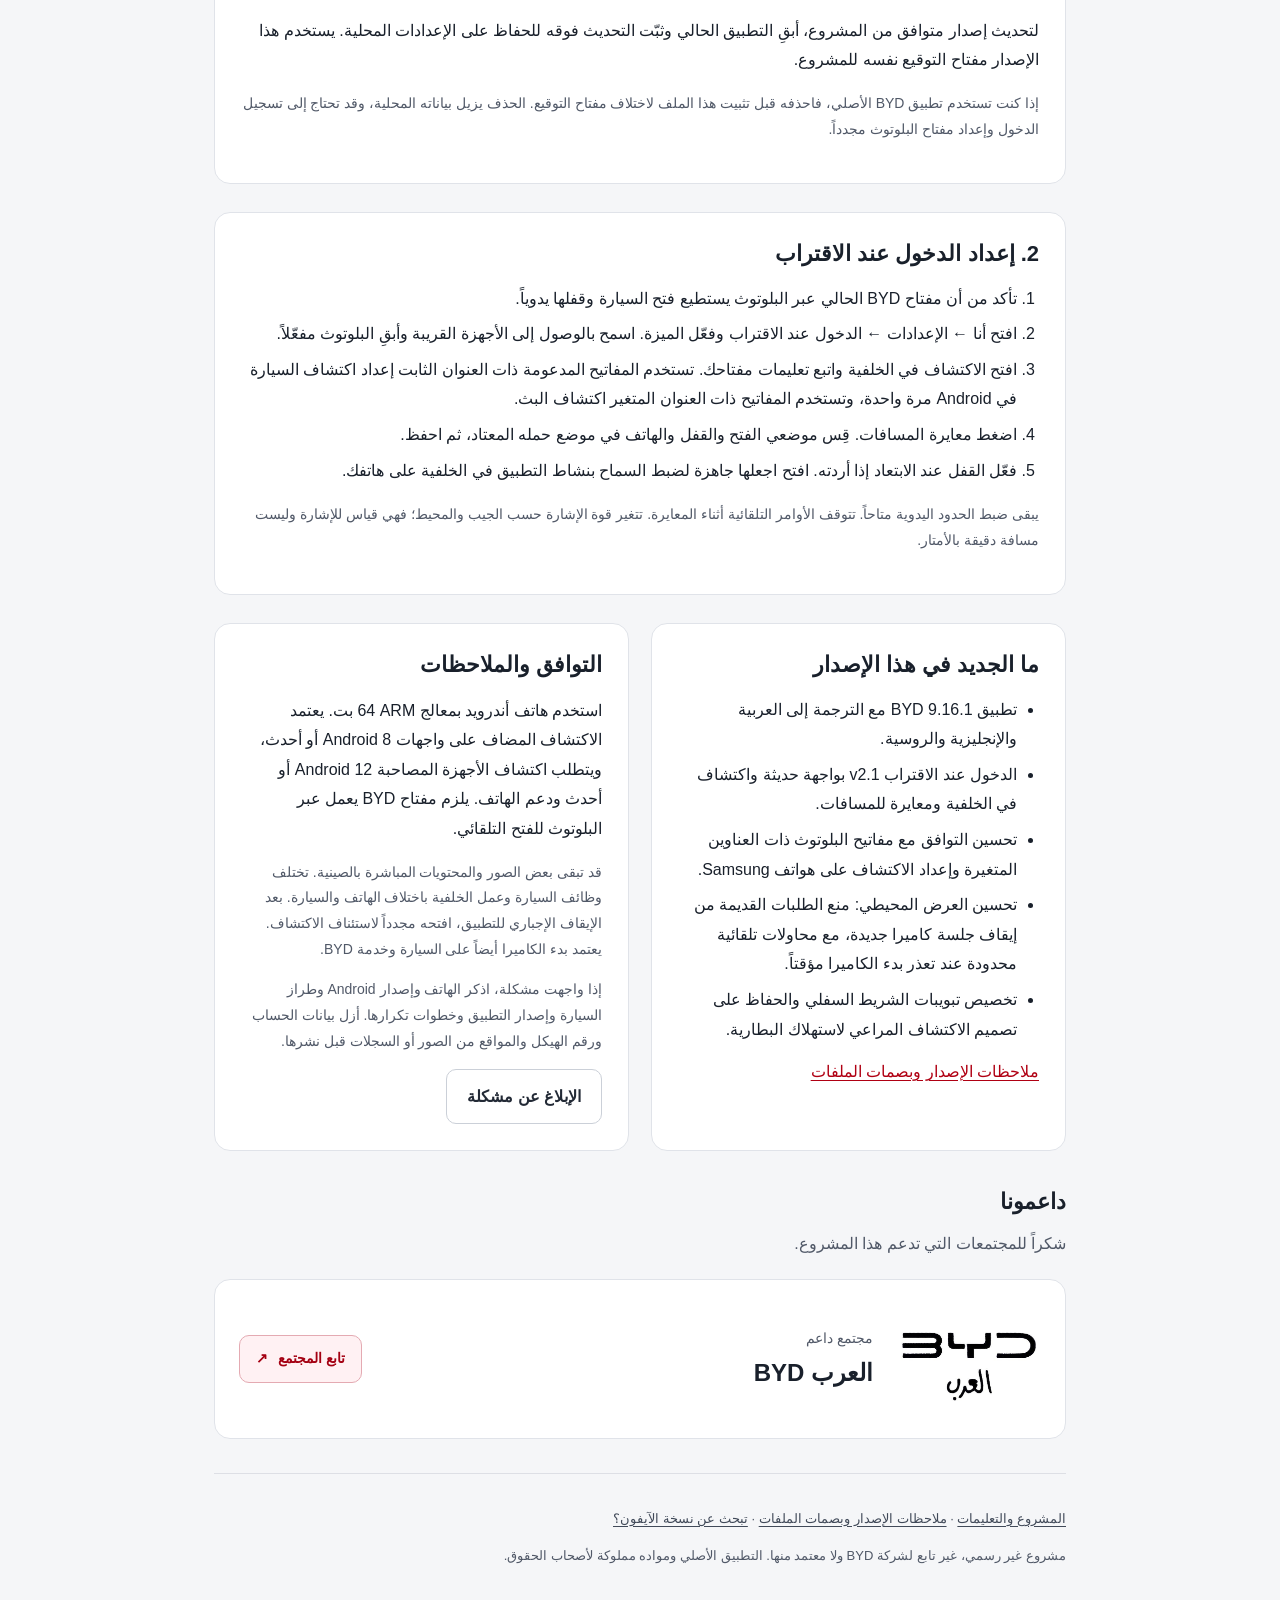
==== commit 6db3d8c9: "Add Telegram release update subscription to download pages" ====
--- a/ar/index.html
+++ b/ar/index.html
@@ -20,6 +20,10 @@
 <h1>تطبيق BYD الخاص بك.<br>بلغتك.</h1><p class="intro">تطبيق BYD الصيني لأندرويد بالعربية والإنجليزية والروسية. خصّص تجربتك مع الدخول عند الاقتراب v2.1، والقفل الاختياري عند الابتعاد، وإمكانية تخصيص تبويبات الشريط السفلي.</p>
 <div class="actions"><a class="button" id="download" href="https://github.com/shihabal3amri/BYD-Android/releases/download/v9.16.1-v2.1/BYD-Android_9.16.1_v2.1.apk">تنزيل APK · <bdi>374 MB</bdi></a><a class="button secondary" href="#install">طريقة التثبيت</a></div>
 <p class="note">تنزيل مجاني · تثبيت مباشر لملف APK · لا يتطلب روت</p><p class="note">إذا كنت تستخدم إصداراً متوافقاً من هذا المشروع، ثبّت التحديث فوقه. أما إذا كان لديك تطبيق BYD الأصلي، فاحذفه أولاً.</p>
+<section class="card release-updates" aria-labelledby="release-updates-heading">
+<div><h2 id="release-updates-heading">تابع آخر التحديثات</h2><p>اشترك في قناتنا على تيليجرام وفعّل الإشعارات ليصلك تنبيه عند إصدار تحديث جديد.</p></div>
+<a class="button secondary" href="https://t.me/byd_localized" target="_blank" rel="noopener noreferrer">اشترك في قناة تيليجرام</a>
+</section>
 <section class="gallery" aria-labelledby="screenshots"><h2 id="screenshots">من داخل التطبيق</h2><p class="note">لقطات شاشة قدّمها مطوّر المشروع. اضغط على الصورة لعرضها بحجمها الكامل.</p><div class="screens"><figure><a href="../assets/dashboard.jpg"><img src="../assets/dashboard.jpg" width="1080" height="2354" loading="lazy" alt="لوحة سيارتي مع أدوات التحكم عبر البلوتوث"></a><figcaption><strong>سيارتك بنظرة واحدة</strong>لوحة تحكم مألوفة بلغتك.</figcaption></figure>
 <figure><a href="../assets/walkup-setup.jpg"><img src="../assets/walkup-setup.jpg" width="1080" height="2354" loading="lazy" alt="إعدادات الفتح عند الاقتراب والاكتشاف في الخلفية ومعايرة المسافات"></a><figcaption><strong>اضبط طريقة اقترابك</strong>اكتشاف في الخلفية ومعايرة وقفل اختياري.</figcaption></figure>
 <figure><a href="../assets/settings.jpg"><img src="../assets/settings.jpg" width="1080" height="2354" loading="lazy" alt="الإعدادات مع خيارات اللغة والشريط السفلي والدخول عند الاقتراب"></a><figcaption><strong>إعداد يناسبك</strong>اللغة والتبويبات والفتح عند الاقتراب في الإعدادات.</figcaption></figure>
--- a/assets/site.css
+++ b/assets/site.css
@@ -28,6 +28,11 @@
 section[id] { scroll-margin-top: 24px; }
 .note { color: #515968; font-size: 14px; }
 .card { margin-top: 28px; padding: 26px; border: 1px solid #e0e3e9; border-radius: 16px; background: white; }
+.release-updates { display: flex; align-items: center; flex-wrap: wrap; gap: 20px; }
+.release-updates > div { flex: 1 1 280px; min-width: 0; }
+.release-updates h2 { margin-bottom: 8px; }
+.release-updates p { margin: 0; }
+.release-updates > a { flex: 0 1 auto; text-align: center; }
 .grid { display: grid; grid-template-columns: repeat(2, minmax(0, 1fr)); gap: 22px; }
 .grid .card { margin-top: 28px; }
 ol, ul { padding-inline-start: 22px; margin: 10px 0; }
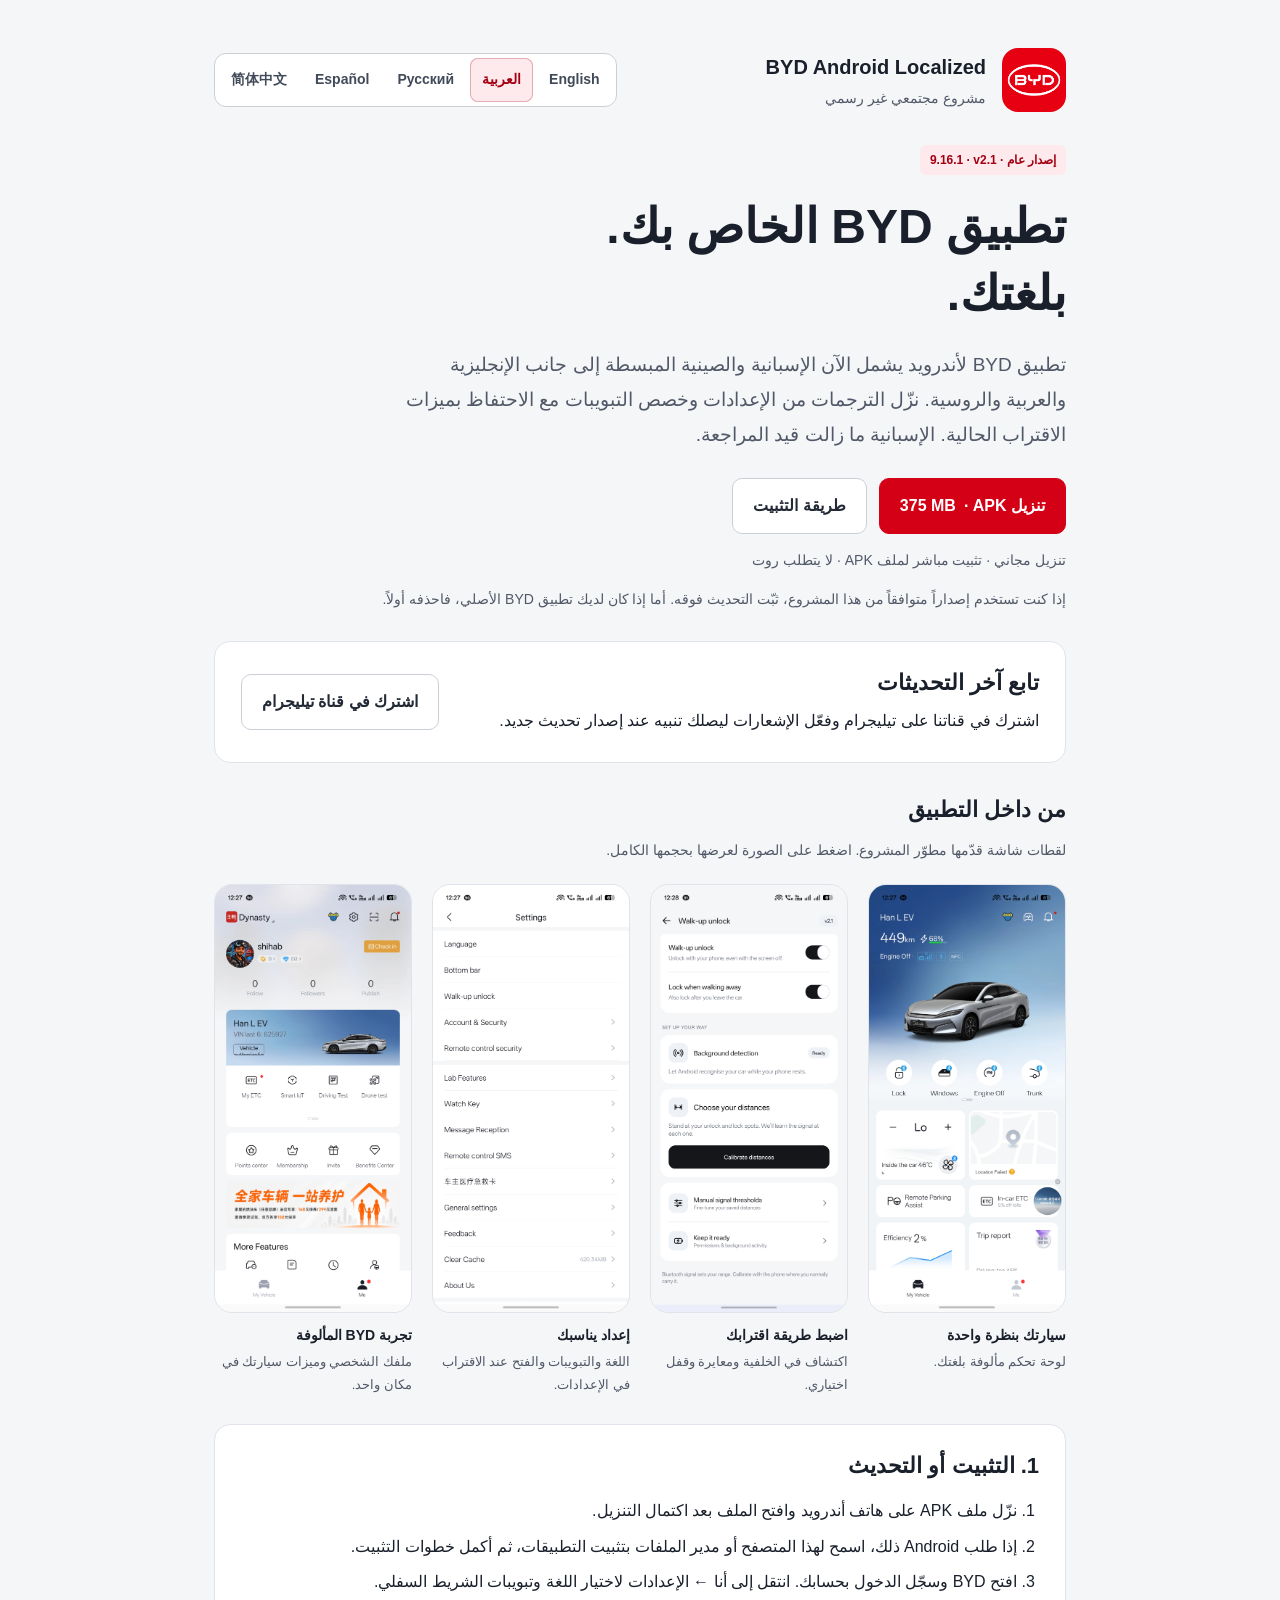
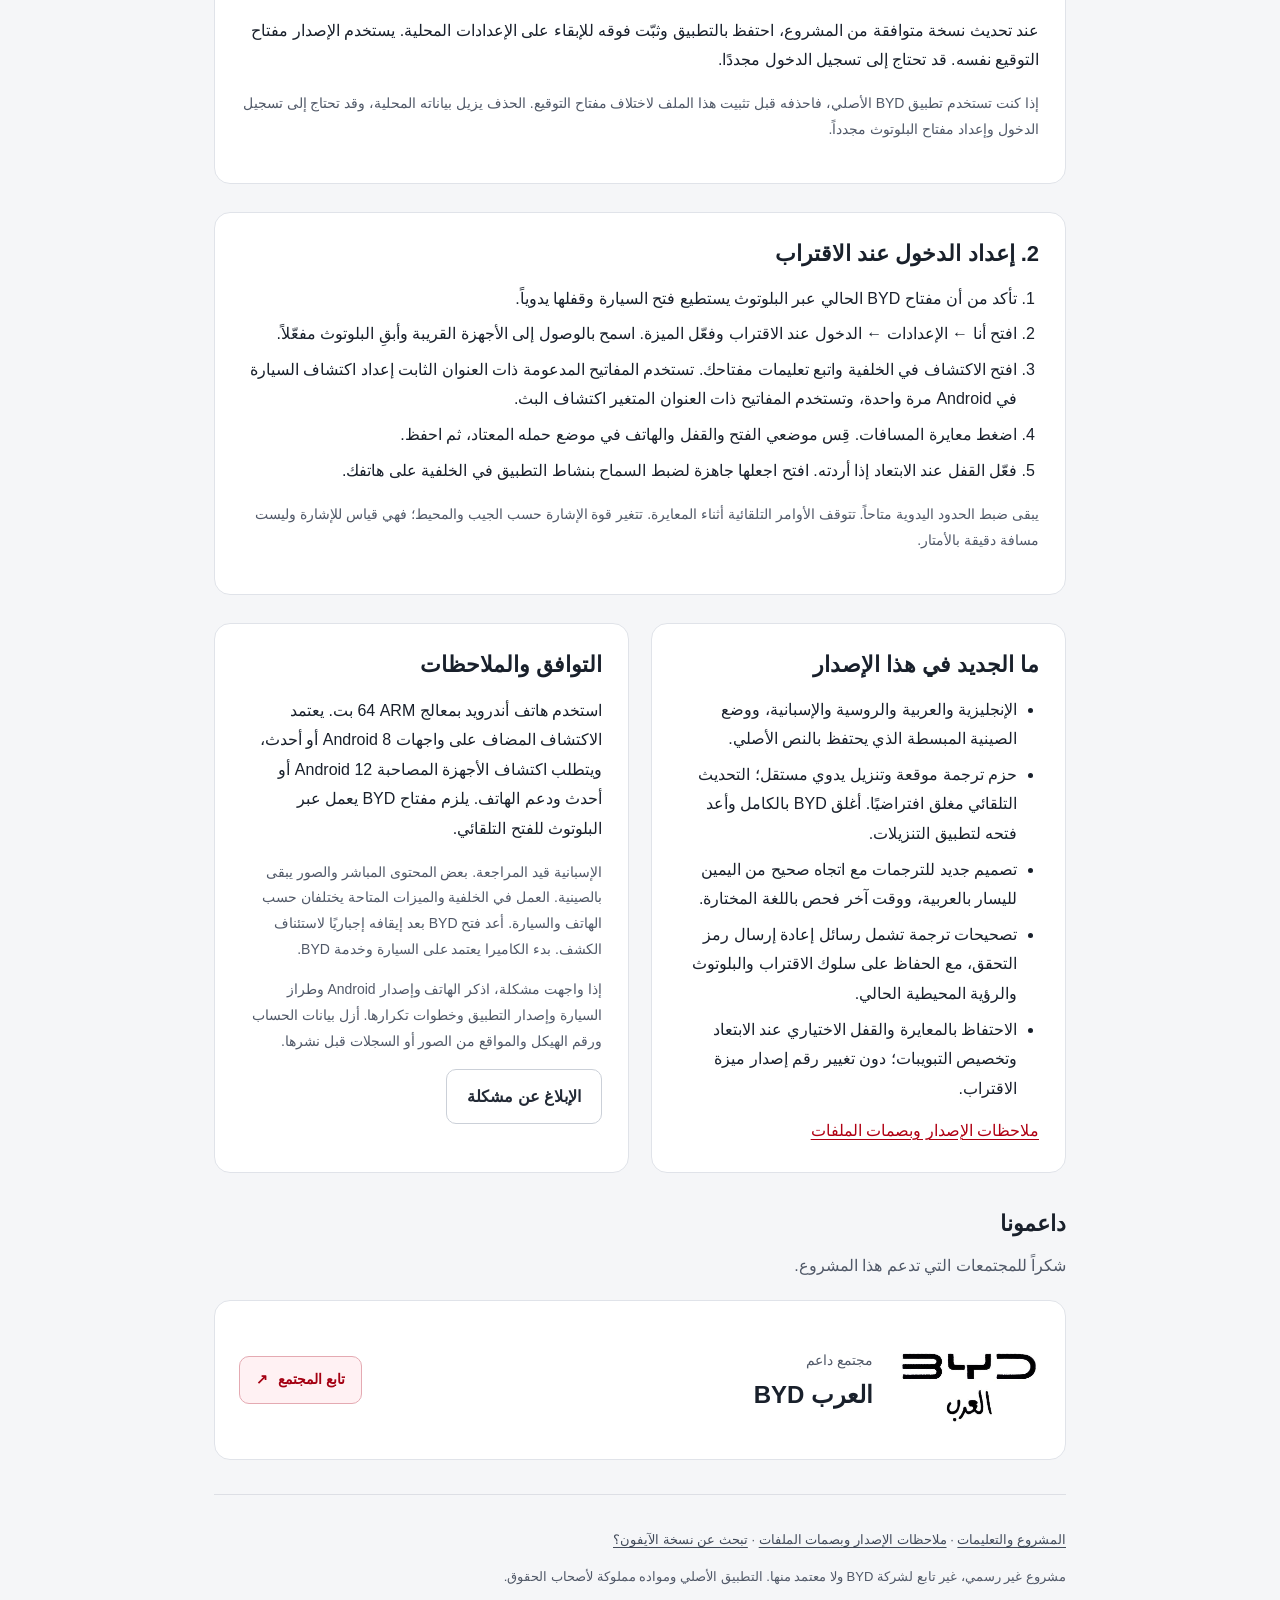
==== commit f5801287: "Add five-language pages and September update notes" ====
--- a/ar/index.html
+++ b/ar/index.html
@@ -2,23 +2,27 @@
 <html lang="ar" dir="rtl">
 <head>
 <meta charset="utf-8"><meta name="viewport" content="width=device-width, initial-scale=1">
-<title>تطبيق BYD لأندرويد · التنزيل</title><meta name="description" content="نزّل تطبيق BYD لأندرويد بالعربية والإنجليزية والروسية، مع الدخول عند الاقتراب v2.1 ومعايرة المسافات والقفل الاختياري عند الابتعاد.">
+<title>تطبيق BYD لأندرويد · التنزيل</title><meta name="description" content="تطبيق BYD لأندرويد بالإنجليزية والعربية والروسية والإسبانية والصينية المبسطة، مع تحديثات ترجمة موقعة وميزات اقتراب اختيارية.">
 <meta name="theme-color" content="#e60012"><link rel="icon" href="../assets/icon.png">
 <link rel="stylesheet" href="../assets/site.css"><link rel="canonical" href="https://shihabal3amri.github.io/BYD-Android/ar/">
 <link rel="alternate" hreflang="en" href="https://shihabal3amri.github.io/BYD-Android/">
 <link rel="alternate" hreflang="ar" href="https://shihabal3amri.github.io/BYD-Android/ar/">
-<link rel="alternate" hreflang="ru" href="https://shihabal3amri.github.io/BYD-Android/ru/"><link rel="alternate" hreflang="x-default" href="https://shihabal3amri.github.io/BYD-Android/">
+<link rel="alternate" hreflang="ru" href="https://shihabal3amri.github.io/BYD-Android/ru/">
+<link rel="alternate" hreflang="es" href="https://shihabal3amri.github.io/BYD-Android/es/">
+<link rel="alternate" hreflang="zh-Hans" href="https://shihabal3amri.github.io/BYD-Android/zh-Hans/"><link rel="alternate" hreflang="x-default" href="https://shihabal3amri.github.io/BYD-Android/">
 <meta property="og:type" content="website"><meta property="og:title" content="تطبيق BYD لأندرويد · التنزيل">
-<meta property="og:description" content="نزّل تطبيق BYD لأندرويد بالعربية والإنجليزية والروسية، مع الدخول عند الاقتراب v2.1 ومعايرة المسافات والقفل الاختياري عند الابتعاد."><meta property="og:url" content="https://shihabal3amri.github.io/BYD-Android/ar/">
+<meta property="og:description" content="تطبيق BYD لأندرويد بالإنجليزية والعربية والروسية والإسبانية والصينية المبسطة، مع تحديثات ترجمة موقعة وميزات اقتراب اختيارية."><meta property="og:url" content="https://shihabal3amri.github.io/BYD-Android/ar/">
 </head>
 <body><main>
 <header><div class="brand"><img src="../assets/icon.png" width="64" height="64" alt="BYD"><div><strong dir="ltr">BYD Android Localized</strong><p>مشروع مجتمعي غير رسمي</p></div></div>
 <nav class="languages" aria-label="لغة الصفحة"><a href=".././" lang="en" hreflang="en" dir="auto">English</a>
 <a href="../ar/" lang="ar" hreflang="ar" dir="auto" aria-current="page">العربية</a>
-<a href="../ru/" lang="ru" hreflang="ru" dir="auto">Русский</a></nav></header>
+<a href="../ru/" lang="ru" hreflang="ru" dir="auto">Русский</a>
+<a href="../es/" lang="es" hreflang="es" dir="auto">Español</a>
+<a href="../zh-Hans/" lang="zh-Hans" hreflang="zh-Hans" dir="auto">简体中文</a></nav></header>
 <span class="badge">إصدار عام · <bdi>9.16.1 · v2.1</bdi></span>
-<h1>تطبيق BYD الخاص بك.<br>بلغتك.</h1><p class="intro">تطبيق BYD الصيني لأندرويد بالعربية والإنجليزية والروسية. خصّص تجربتك مع الدخول عند الاقتراب v2.1، والقفل الاختياري عند الابتعاد، وإمكانية تخصيص تبويبات الشريط السفلي.</p>
-<div class="actions"><a class="button" id="download" href="https://github.com/shihabal3amri/BYD-Android/releases/download/v9.16.1-v2.1/BYD-Android_9.16.1_v2.1.apk">تنزيل APK · <bdi>374 MB</bdi></a><a class="button secondary" href="#install">طريقة التثبيت</a></div>
+<h1>تطبيق BYD الخاص بك.<br>بلغتك.</h1><p class="intro">تطبيق BYD لأندرويد يشمل الآن الإسبانية والصينية المبسطة إلى جانب الإنجليزية والعربية والروسية. نزّل الترجمات من الإعدادات وخصص التبويبات مع الاحتفاظ بميزات الاقتراب الحالية. الإسبانية ما زالت قيد المراجعة.</p>
+<div class="actions"><a class="button" id="download" href="https://github.com/shihabal3amri/BYD-Android/releases/download/v9.16.1-20260914/BYD-Android_9.16.1_20260914.apk">تنزيل APK · <bdi>375 MB</bdi></a><a class="button secondary" href="#install">طريقة التثبيت</a></div>
 <p class="note">تنزيل مجاني · تثبيت مباشر لملف APK · لا يتطلب روت</p><p class="note">إذا كنت تستخدم إصداراً متوافقاً من هذا المشروع، ثبّت التحديث فوقه. أما إذا كان لديك تطبيق BYD الأصلي، فاحذفه أولاً.</p>
 <section class="card release-updates" aria-labelledby="release-updates-heading">
 <div><h2 id="release-updates-heading">تابع آخر التحديثات</h2><p>اشترك في قناتنا على تيليجرام وفعّل الإشعارات ليصلك تنبيه عند إصدار تحديث جديد.</p></div>
@@ -30,18 +34,18 @@
 <figure><a href="../assets/profile.jpg"><img src="../assets/profile.jpg" width="1080" height="2354" loading="lazy" alt="صفحة الملف الشخصي وبطاقة السيارة في BYD"></a><figcaption><strong>تجربة BYD المألوفة</strong>ملفك الشخصي وميزات سيارتك في مكان واحد.</figcaption></figure></div></section>
 <section class="card" id="install" aria-labelledby="install-heading"><h2 id="install-heading">1. التثبيت أو التحديث</h2><ol><li>نزّل ملف APK على هاتف أندرويد وافتح الملف بعد اكتمال التنزيل.</li>
 <li>إذا طلب Android ذلك، اسمح لهذا المتصفح أو مدير الملفات بتثبيت التطبيقات، ثم أكمل خطوات التثبيت.</li>
-<li>افتح BYD وسجّل الدخول بحسابك. انتقل إلى أنا ← الإعدادات لاختيار اللغة وتبويبات الشريط السفلي.</li></ol><p>لتحديث إصدار متوافق من المشروع، أبقِ التطبيق الحالي وثبّت التحديث فوقه للحفاظ على الإعدادات المحلية. يستخدم هذا الإصدار مفتاح التوقيع نفسه للمشروع.</p><p class="note">إذا كنت تستخدم تطبيق BYD الأصلي، فاحذفه قبل تثبيت هذا الملف لاختلاف مفتاح التوقيع. الحذف يزيل بياناته المحلية، وقد تحتاج إلى تسجيل الدخول وإعداد مفتاح البلوتوث مجدداً.</p></section>
+<li>افتح BYD وسجّل الدخول بحسابك. انتقل إلى أنا ← الإعدادات لاختيار اللغة وتبويبات الشريط السفلي.</li></ol><p>عند تحديث نسخة متوافقة من المشروع، احتفظ بالتطبيق وثبّت فوقه للإبقاء على الإعدادات المحلية. يستخدم الإصدار مفتاح التوقيع نفسه. قد تحتاج إلى تسجيل الدخول مجددًا.</p><p class="note">إذا كنت تستخدم تطبيق BYD الأصلي، فاحذفه قبل تثبيت هذا الملف لاختلاف مفتاح التوقيع. الحذف يزيل بياناته المحلية، وقد تحتاج إلى تسجيل الدخول وإعداد مفتاح البلوتوث مجدداً.</p></section>
 <section class="card" id="walkup" aria-labelledby="walkup-heading"><h2 id="walkup-heading">2. إعداد الدخول عند الاقتراب</h2><ol><li>تأكد من أن مفتاح BYD الحالي عبر البلوتوث يستطيع فتح السيارة وقفلها يدوياً.</li>
 <li>افتح أنا ← الإعدادات ← الدخول عند الاقتراب وفعّل الميزة. اسمح بالوصول إلى الأجهزة القريبة وأبقِ البلوتوث مفعّلاً.</li>
 <li>افتح الاكتشاف في الخلفية واتبع تعليمات مفتاحك. تستخدم المفاتيح المدعومة ذات العنوان الثابت إعداد اكتشاف السيارة في Android مرة واحدة، وتستخدم المفاتيح ذات العنوان المتغير اكتشاف البث.</li>
 <li>اضغط معايرة المسافات. قِس موضعي الفتح والقفل والهاتف في موضع حمله المعتاد، ثم احفظ.</li>
 <li>فعّل القفل عند الابتعاد إذا أردته. افتح اجعلها جاهزة لضبط السماح بنشاط التطبيق في الخلفية على هاتفك.</li></ol><p class="note">يبقى ضبط الحدود اليدوية متاحاً. تتوقف الأوامر التلقائية أثناء المعايرة. تتغير قوة الإشارة حسب الجيب والمحيط؛ فهي قياس للإشارة وليست مسافة دقيقة بالأمتار.</p></section>
-<div class="grid"><section class="card" aria-labelledby="release-heading"><h2 id="release-heading">ما الجديد في هذا الإصدار</h2><ul><li>تطبيق BYD 9.16.1 مع الترجمة إلى العربية والإنجليزية والروسية.</li>
-<li>الدخول عند الاقتراب v2.1 بواجهة حديثة واكتشاف في الخلفية ومعايرة للمسافات.</li>
-<li>تحسين التوافق مع مفاتيح البلوتوث ذات العناوين المتغيرة وإعداد الاكتشاف على هواتف Samsung.</li>
-<li>تحسين العرض المحيطي: منع الطلبات القديمة من إيقاف جلسة كاميرا جديدة، مع محاولات تلقائية محدودة عند تعذر بدء الكاميرا مؤقتاً.</li>
-<li>تخصيص تبويبات الشريط السفلي والحفاظ على تصميم الاكتشاف المراعي لاستهلاك البطارية.</li></ul><a href="https://github.com/shihabal3amri/BYD-Android/releases/tag/v9.16.1-v2.1">ملاحظات الإصدار وبصمات الملفات</a></section>
-<section class="card" aria-labelledby="feedback-heading"><h2 id="feedback-heading">التوافق والملاحظات</h2><p>استخدم هاتف أندرويد بمعالج ARM ‏64 بت. يعتمد الاكتشاف المضاف على واجهات Android 8 أو أحدث، ويتطلب اكتشاف الأجهزة المصاحبة Android 12 أو أحدث ودعم الهاتف. يلزم مفتاح BYD يعمل عبر البلوتوث للفتح التلقائي.</p><p class="note">قد تبقى بعض الصور والمحتويات المباشرة بالصينية. تختلف وظائف السيارة وعمل الخلفية باختلاف الهاتف والسيارة. بعد الإيقاف الإجباري للتطبيق، افتحه مجدداً لاستئناف الاكتشاف. يعتمد بدء الكاميرا أيضاً على السيارة وخدمة BYD.</p><p class="note">إذا واجهت مشكلة، اذكر الهاتف وإصدار Android وطراز السيارة وإصدار التطبيق وخطوات تكرارها. أزل بيانات الحساب ورقم الهيكل والمواقع من الصور أو السجلات قبل نشرها.</p><a class="button secondary" href="https://github.com/shihabal3amri/BYD-Android/issues/new?template=bug-report.yml">الإبلاغ عن مشكلة</a></section></div>
+<div class="grid"><section class="card" aria-labelledby="release-heading"><h2 id="release-heading">ما الجديد في هذا الإصدار</h2><ul><li>الإنجليزية والعربية والروسية والإسبانية، ووضع الصينية المبسطة الذي يحتفظ بالنص الأصلي.</li>
+<li>حزم ترجمة موقعة وتنزيل يدوي مستقل؛ التحديث التلقائي مغلق افتراضيًا. أغلق BYD بالكامل وأعد فتحه لتطبيق التنزيلات.</li>
+<li>تصميم جديد للترجمات مع اتجاه صحيح من اليمين لليسار بالعربية، ووقت آخر فحص باللغة المختارة.</li>
+<li>تصحيحات ترجمة تشمل رسائل إعادة إرسال رمز التحقق، مع الحفاظ على سلوك الاقتراب والبلوتوث والرؤية المحيطية الحالي.</li>
+<li>الاحتفاظ بالمعايرة والقفل الاختياري عند الابتعاد وتخصيص التبويبات؛ دون تغيير رقم إصدار ميزة الاقتراب.</li></ul><a href="https://github.com/shihabal3amri/BYD-Android/releases/tag/v9.16.1-20260914">ملاحظات الإصدار وبصمات الملفات</a></section>
+<section class="card" aria-labelledby="feedback-heading"><h2 id="feedback-heading">التوافق والملاحظات</h2><p>استخدم هاتف أندرويد بمعالج ARM ‏64 بت. يعتمد الاكتشاف المضاف على واجهات Android 8 أو أحدث، ويتطلب اكتشاف الأجهزة المصاحبة Android 12 أو أحدث ودعم الهاتف. يلزم مفتاح BYD يعمل عبر البلوتوث للفتح التلقائي.</p><p class="note">الإسبانية قيد المراجعة. بعض المحتوى المباشر والصور يبقى بالصينية. العمل في الخلفية والميزات المتاحة يختلفان حسب الهاتف والسيارة. أعد فتح BYD بعد إيقافه إجباريًا لاستئناف الكشف. بدء الكاميرا يعتمد على السيارة وخدمة BYD.</p><p class="note">إذا واجهت مشكلة، اذكر الهاتف وإصدار Android وطراز السيارة وإصدار التطبيق وخطوات تكرارها. أزل بيانات الحساب ورقم الهيكل والمواقع من الصور أو السجلات قبل نشرها.</p><a class="button secondary" href="https://github.com/shihabal3amri/BYD-Android/issues/new?template=bug-report.yml">الإبلاغ عن مشكلة</a></section></div>
 <section class="supporters" id="supporters" aria-labelledby="supporters-heading">
 <h2 id="supporters-heading">داعمونا</h2>
 <p>شكراً للمجتمعات التي تدعم هذا المشروع.</p>
@@ -51,5 +55,5 @@
 <span class="supporter-follow">تابع المجتمع<span aria-hidden="true">↗</span></span>
 </a></li></ul>
 </section>
-<footer><p><a href="https://github.com/shihabal3amri/BYD-Android/blob/main/README.ar.md">المشروع والتعليمات</a> · <a href="https://github.com/shihabal3amri/BYD-Android/releases/tag/v9.16.1-v2.1">ملاحظات الإصدار وبصمات الملفات</a> · <a href="https://shihabal3amri.github.io/BYD-iOS/">تبحث عن نسخة الآيفون؟</a></p><p>مشروع غير رسمي، غير تابع لشركة BYD ولا معتمد منها. التطبيق الأصلي ومواده مملوكة لأصحاب الحقوق.</p></footer>
+<footer><p><a href="https://github.com/shihabal3amri/BYD-Android/blob/main/README.ar.md">المشروع والتعليمات</a> · <a href="https://github.com/shihabal3amri/BYD-Android/releases/tag/v9.16.1-20260914">ملاحظات الإصدار وبصمات الملفات</a> · <a href="https://shihabal3amri.github.io/BYD-iOS/">تبحث عن نسخة الآيفون؟</a></p><p>مشروع غير رسمي، غير تابع لشركة BYD ولا معتمد منها. التطبيق الأصلي ومواده مملوكة لأصحاب الحقوق.</p></footer>
 </main></body></html>
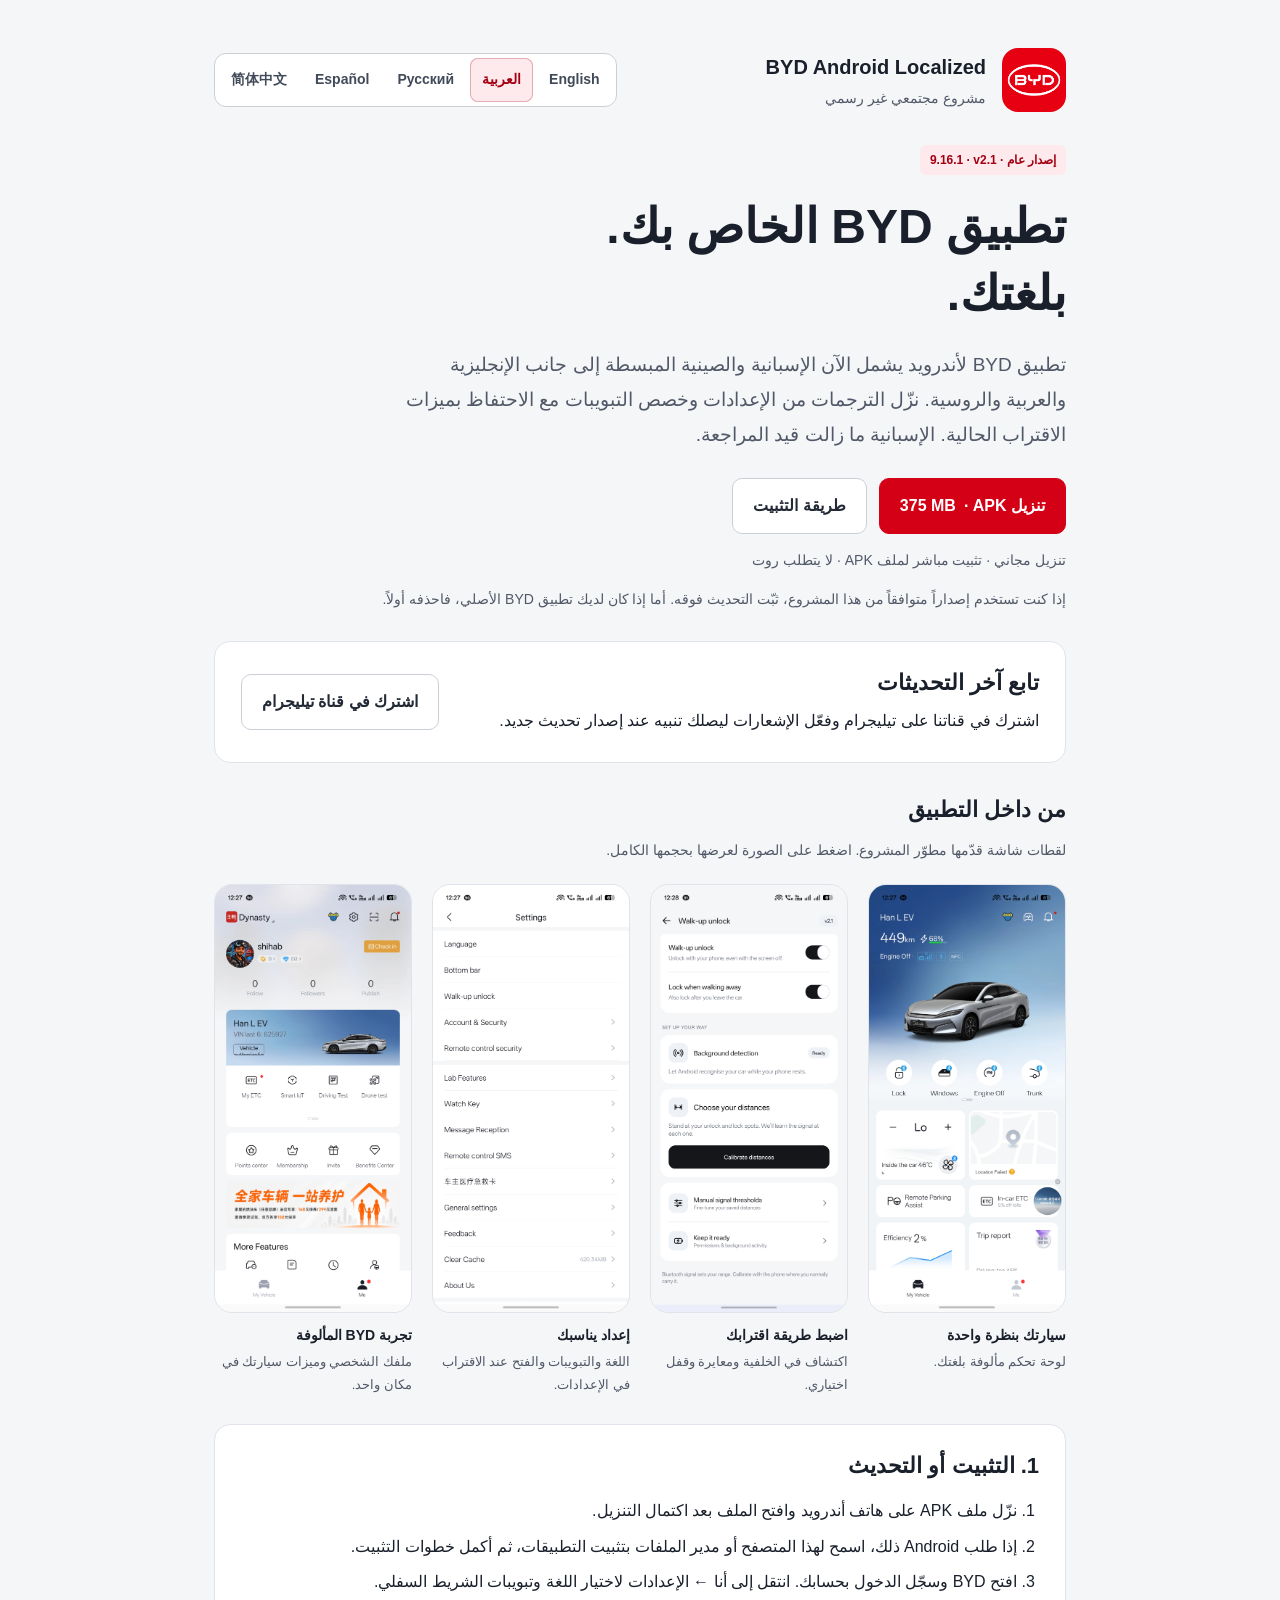
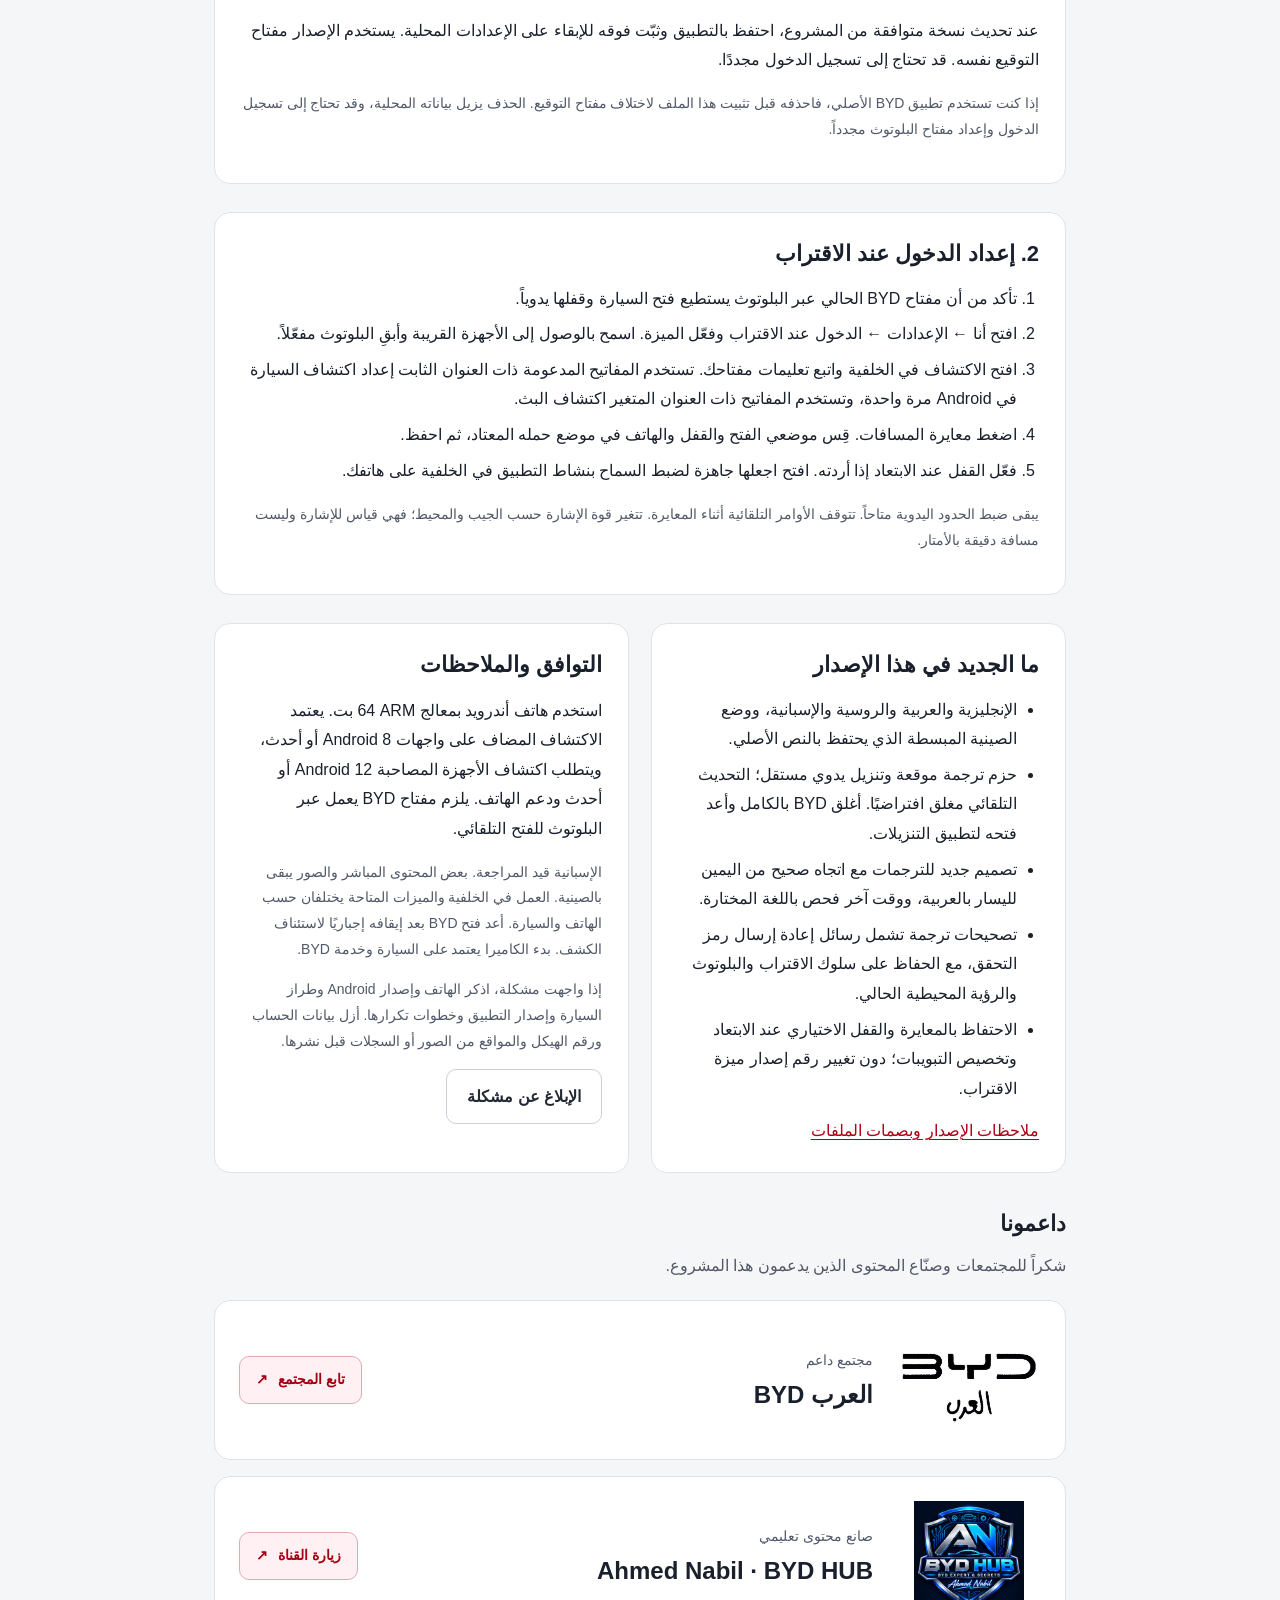
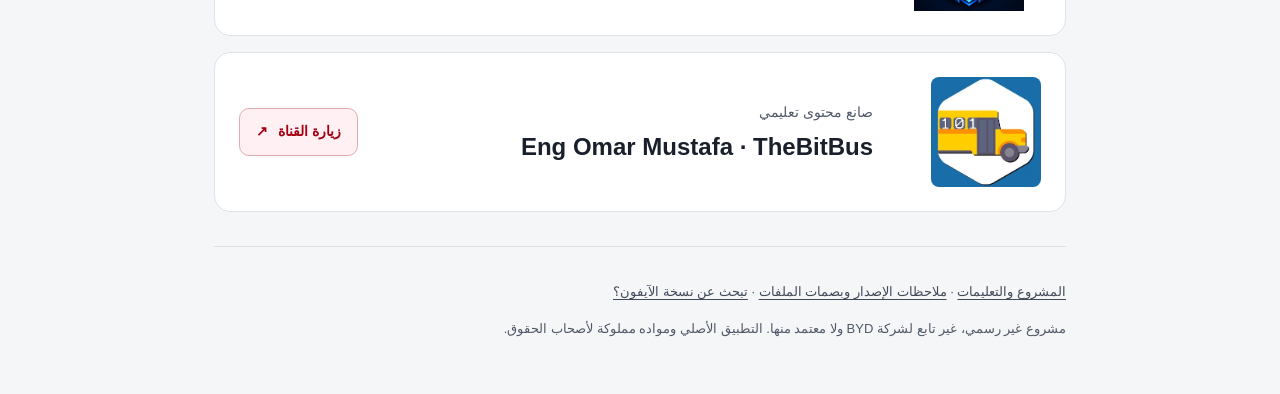
==== commit 44a9a297: "Thank Ahmed Nabil and Eng Omar Mustafa on all language pages" ====
--- a/ar/index.html
+++ b/ar/index.html
@@ -48,11 +48,19 @@
 <section class="card" aria-labelledby="feedback-heading"><h2 id="feedback-heading">التوافق والملاحظات</h2><p>استخدم هاتف أندرويد بمعالج ARM ‏64 بت. يعتمد الاكتشاف المضاف على واجهات Android 8 أو أحدث، ويتطلب اكتشاف الأجهزة المصاحبة Android 12 أو أحدث ودعم الهاتف. يلزم مفتاح BYD يعمل عبر البلوتوث للفتح التلقائي.</p><p class="note">الإسبانية قيد المراجعة. بعض المحتوى المباشر والصور يبقى بالصينية. العمل في الخلفية والميزات المتاحة يختلفان حسب الهاتف والسيارة. أعد فتح BYD بعد إيقافه إجباريًا لاستئناف الكشف. بدء الكاميرا يعتمد على السيارة وخدمة BYD.</p><p class="note">إذا واجهت مشكلة، اذكر الهاتف وإصدار Android وطراز السيارة وإصدار التطبيق وخطوات تكرارها. أزل بيانات الحساب ورقم الهيكل والمواقع من الصور أو السجلات قبل نشرها.</p><a class="button secondary" href="https://github.com/shihabal3amri/BYD-Android/issues/new?template=bug-report.yml">الإبلاغ عن مشكلة</a></section></div>
 <section class="supporters" id="supporters" aria-labelledby="supporters-heading">
 <h2 id="supporters-heading">داعمونا</h2>
-<p>شكراً للمجتمعات التي تدعم هذا المشروع.</p>
+<p>شكراً للمجتمعات وصنّاع المحتوى الذين يدعمون هذا المشروع.</p>
 <ul class="supporter-list"><li><a class="supporter" href="https://linktr.ee/BYD.ARAB" target="_blank" rel="noopener noreferrer">
 <img class="supporter-logo" src="../assets/byd-arab.png" width="571" height="437" alt="BYD العرب" loading="lazy">
 <div class="supporter-info"><span class="supporter-label">مجتمع داعم</span><h3><bdi dir="ltr">BYD العرب</bdi></h3></div>
 <span class="supporter-follow">تابع المجتمع<span aria-hidden="true">↗</span></span>
+</a></li><li><a class="supporter" href="https://www.youtube.com/@dranabil" target="_blank" rel="noopener noreferrer">
+<img class="supporter-logo" src="../assets/ahmed-nabil.png" width="1254" height="1254" alt="Ahmed Nabil · BYD HUB" loading="lazy">
+<div class="supporter-info"><span class="supporter-label">صانع محتوى تعليمي</span><h3><bdi dir="ltr">Ahmed Nabil · BYD HUB</bdi></h3></div>
+<span class="supporter-follow">زيارة القناة<span aria-hidden="true">↗</span></span>
+</a></li><li><a class="supporter" href="https://www.youtube.com/@TheBitBus" target="_blank" rel="noopener noreferrer">
+<img class="supporter-logo supporter-logo-crop" src="../assets/thebitbus-banner.jpg" width="1707" height="282" alt="Eng Omar Mustafa · TheBitBus" loading="lazy">
+<div class="supporter-info"><span class="supporter-label">صانع محتوى تعليمي</span><h3><bdi dir="ltr">Eng Omar Mustafa · TheBitBus</bdi></h3></div>
+<span class="supporter-follow">زيارة القناة<span aria-hidden="true">↗</span></span>
 </a></li></ul>
 </section>
 <footer><p><a href="https://github.com/shihabal3amri/BYD-Android/blob/main/README.ar.md">المشروع والتعليمات</a> · <a href="https://github.com/shihabal3amri/BYD-Android/releases/tag/v9.16.1-20260914">ملاحظات الإصدار وبصمات الملفات</a> · <a href="https://shihabal3amri.github.io/BYD-iOS/">تبحث عن نسخة الآيفون؟</a></p><p>مشروع غير رسمي، غير تابع لشركة BYD ولا معتمد منها. التطبيق الأصلي ومواده مملوكة لأصحاب الحقوق.</p></footer>
--- a/assets/site.css
+++ b/assets/site.css
@@ -69,3 +69,7 @@
 .supporter h3 { margin: 3px 0 0; font-size: 24px; line-height: 1.5; }
 .supporter-follow { display: inline-flex; align-items: center; justify-content: center; gap: 10px; min-height: 48px; padding: 10px 16px; border: 1px solid #e4aab2; border-radius: 10px; background: #fff1f3; color: #a40012; font-size: 14px; font-weight: 650; text-align: center; }
 @media (max-width: 700px) { .supporter { grid-template-columns: 108px minmax(0, 1fr); gap: 16px; padding: 20px; } .supporter-logo { width: 108px; height: 83px; } .supporter-follow { grid-column: 1 / -1; } }
+
+/* Crop the supplied TheBitBus banner to its bus emblem without altering the artwork. */
+.supporter-logo-crop { width: 110px; height: 110px; object-fit: cover; object-position: 26% center; }
+@media (max-width: 700px) { .supporter-logo-crop { width: 83px; height: 83px; } }
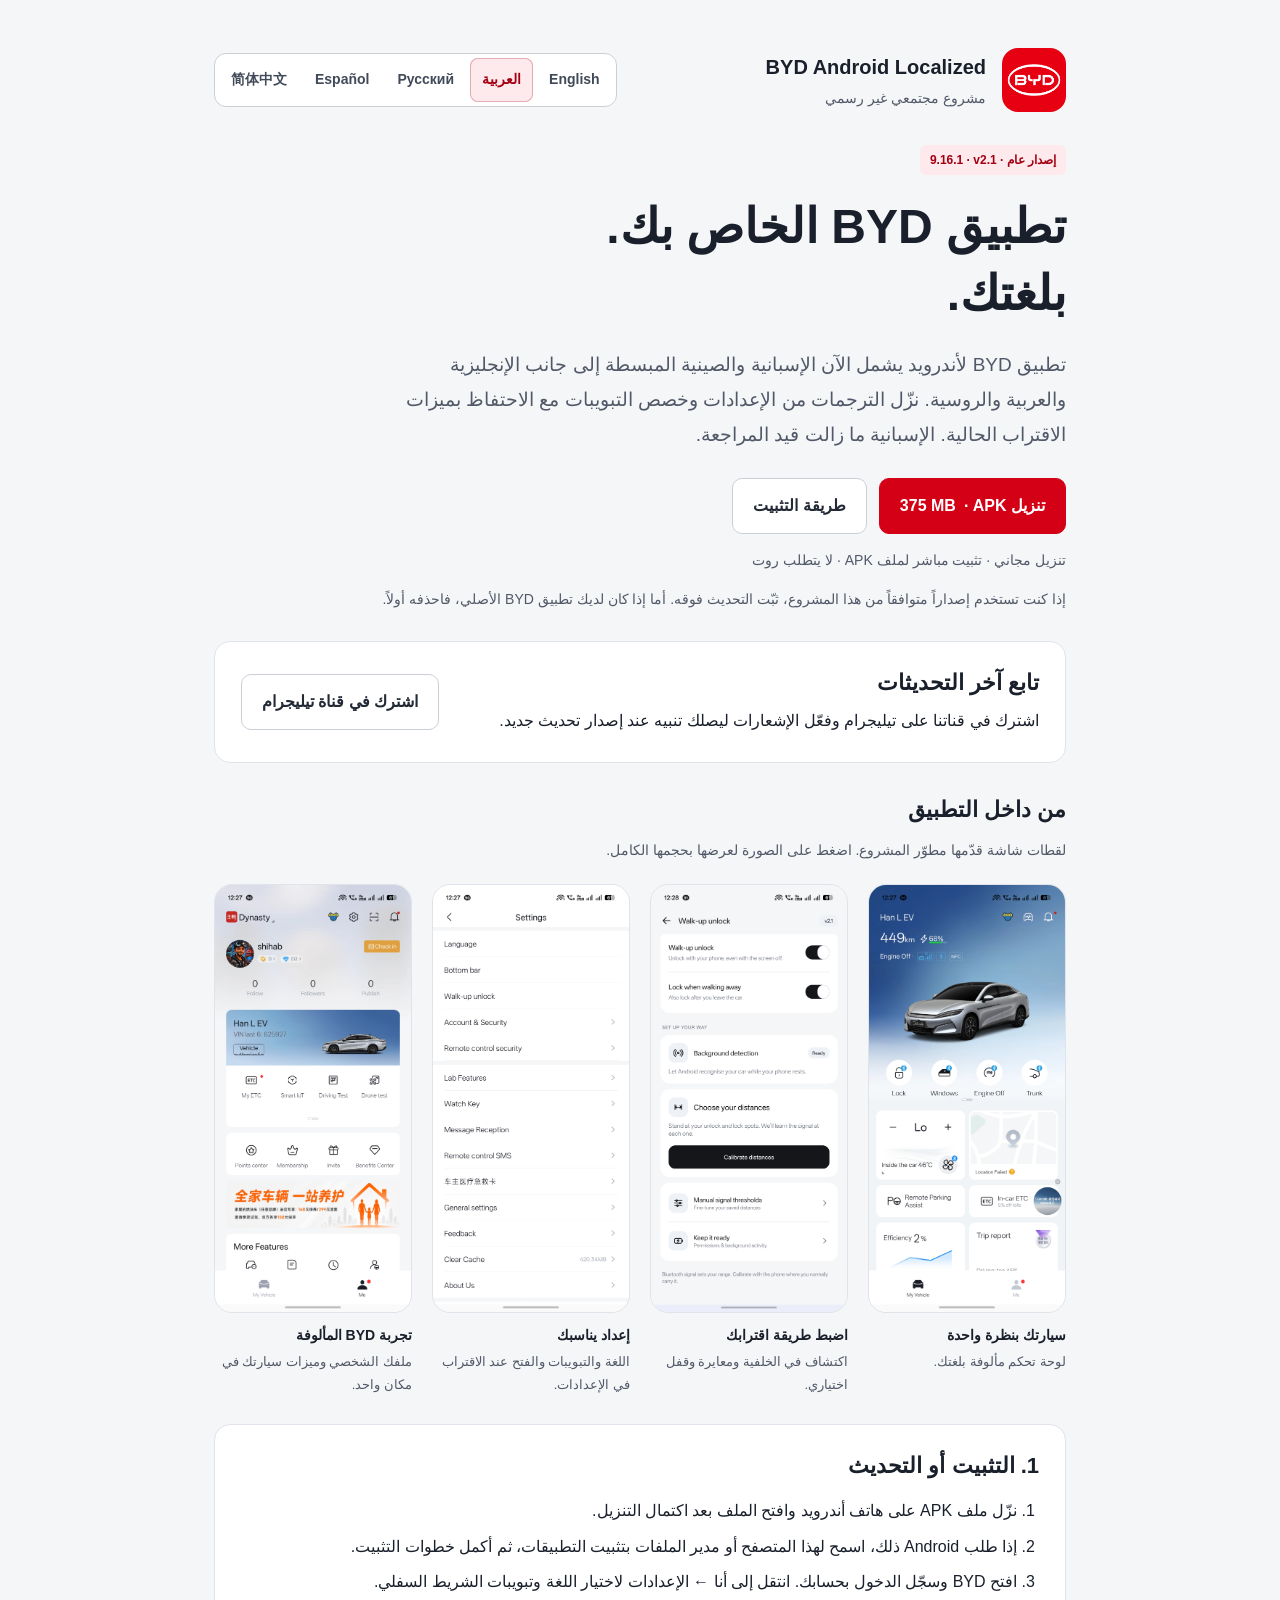
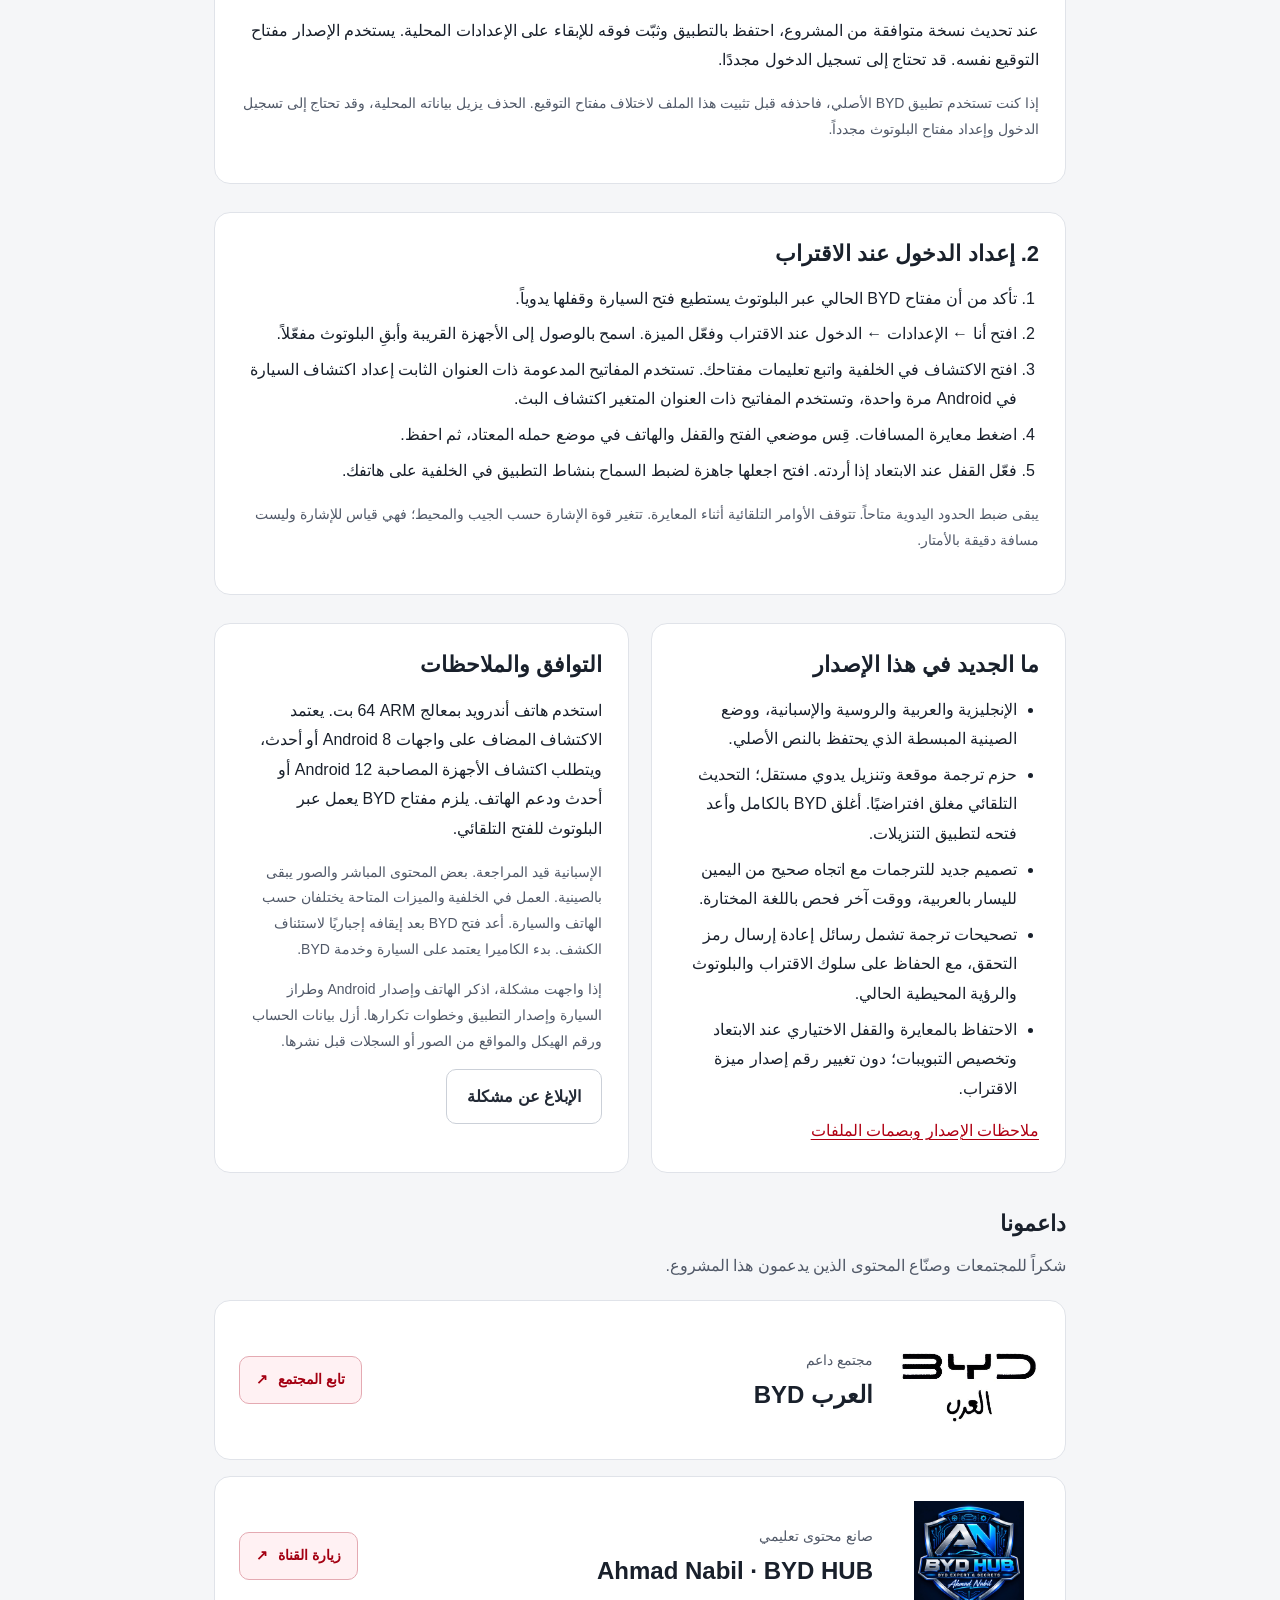
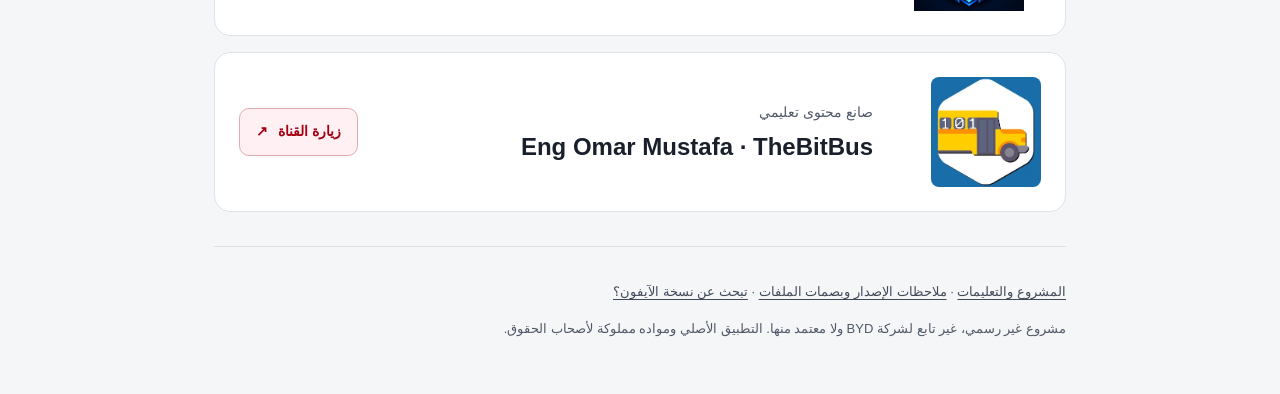
==== commit 1084c3ed: "Correct Ahmad Nabil supporter name" ====
--- a/ar/index.html
+++ b/ar/index.html
@@ -54,8 +54,8 @@
 <div class="supporter-info"><span class="supporter-label">مجتمع داعم</span><h3><bdi dir="ltr">BYD العرب</bdi></h3></div>
 <span class="supporter-follow">تابع المجتمع<span aria-hidden="true">↗</span></span>
 </a></li><li><a class="supporter" href="https://www.youtube.com/@dranabil" target="_blank" rel="noopener noreferrer">
-<img class="supporter-logo" src="../assets/ahmed-nabil.png" width="1254" height="1254" alt="Ahmed Nabil · BYD HUB" loading="lazy">
-<div class="supporter-info"><span class="supporter-label">صانع محتوى تعليمي</span><h3><bdi dir="ltr">Ahmed Nabil · BYD HUB</bdi></h3></div>
+<img class="supporter-logo" src="../assets/ahmed-nabil.png" width="1254" height="1254" alt="Ahmad Nabil · BYD HUB" loading="lazy">
+<div class="supporter-info"><span class="supporter-label">صانع محتوى تعليمي</span><h3><bdi dir="ltr">Ahmad Nabil · BYD HUB</bdi></h3></div>
 <span class="supporter-follow">زيارة القناة<span aria-hidden="true">↗</span></span>
 </a></li><li><a class="supporter" href="https://www.youtube.com/@TheBitBus" target="_blank" rel="noopener noreferrer">
 <img class="supporter-logo supporter-logo-crop" src="../assets/thebitbus-banner.jpg" width="1707" height="282" alt="Eng Omar Mustafa · TheBitBus" loading="lazy">
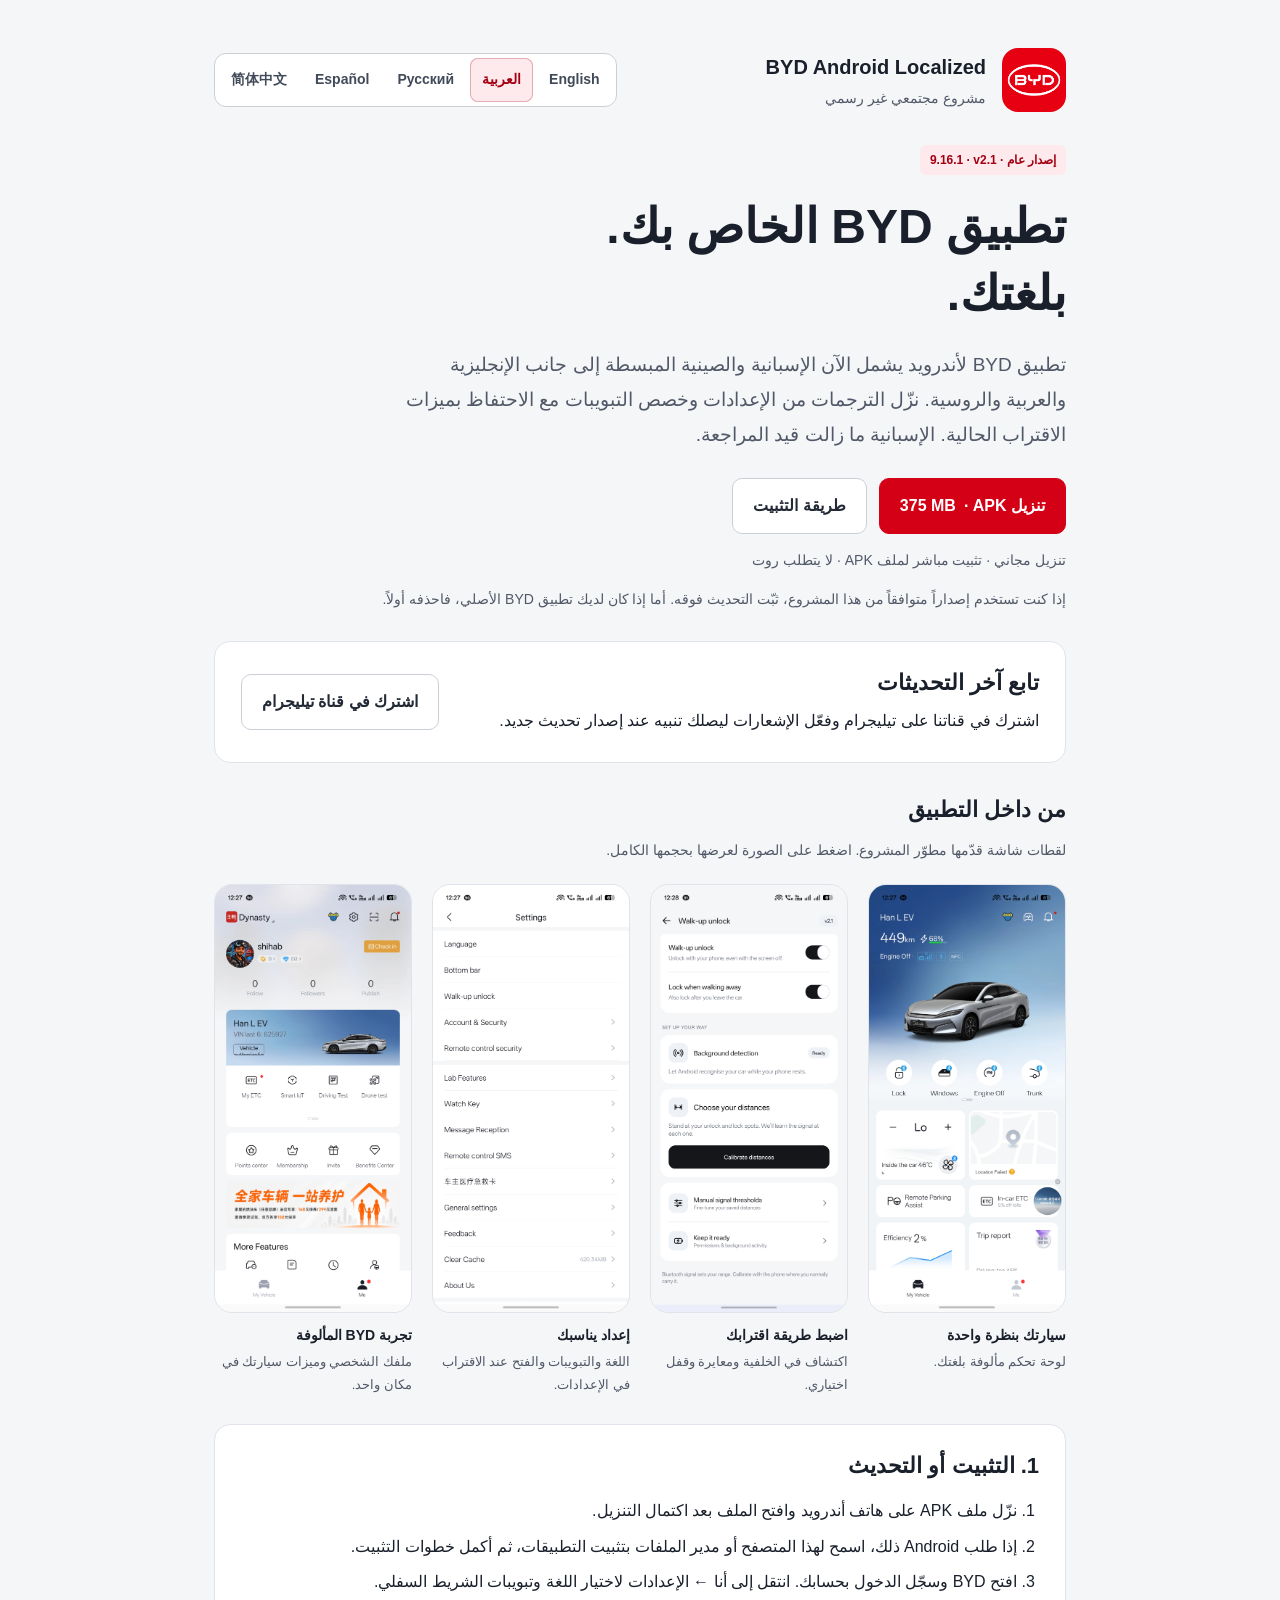
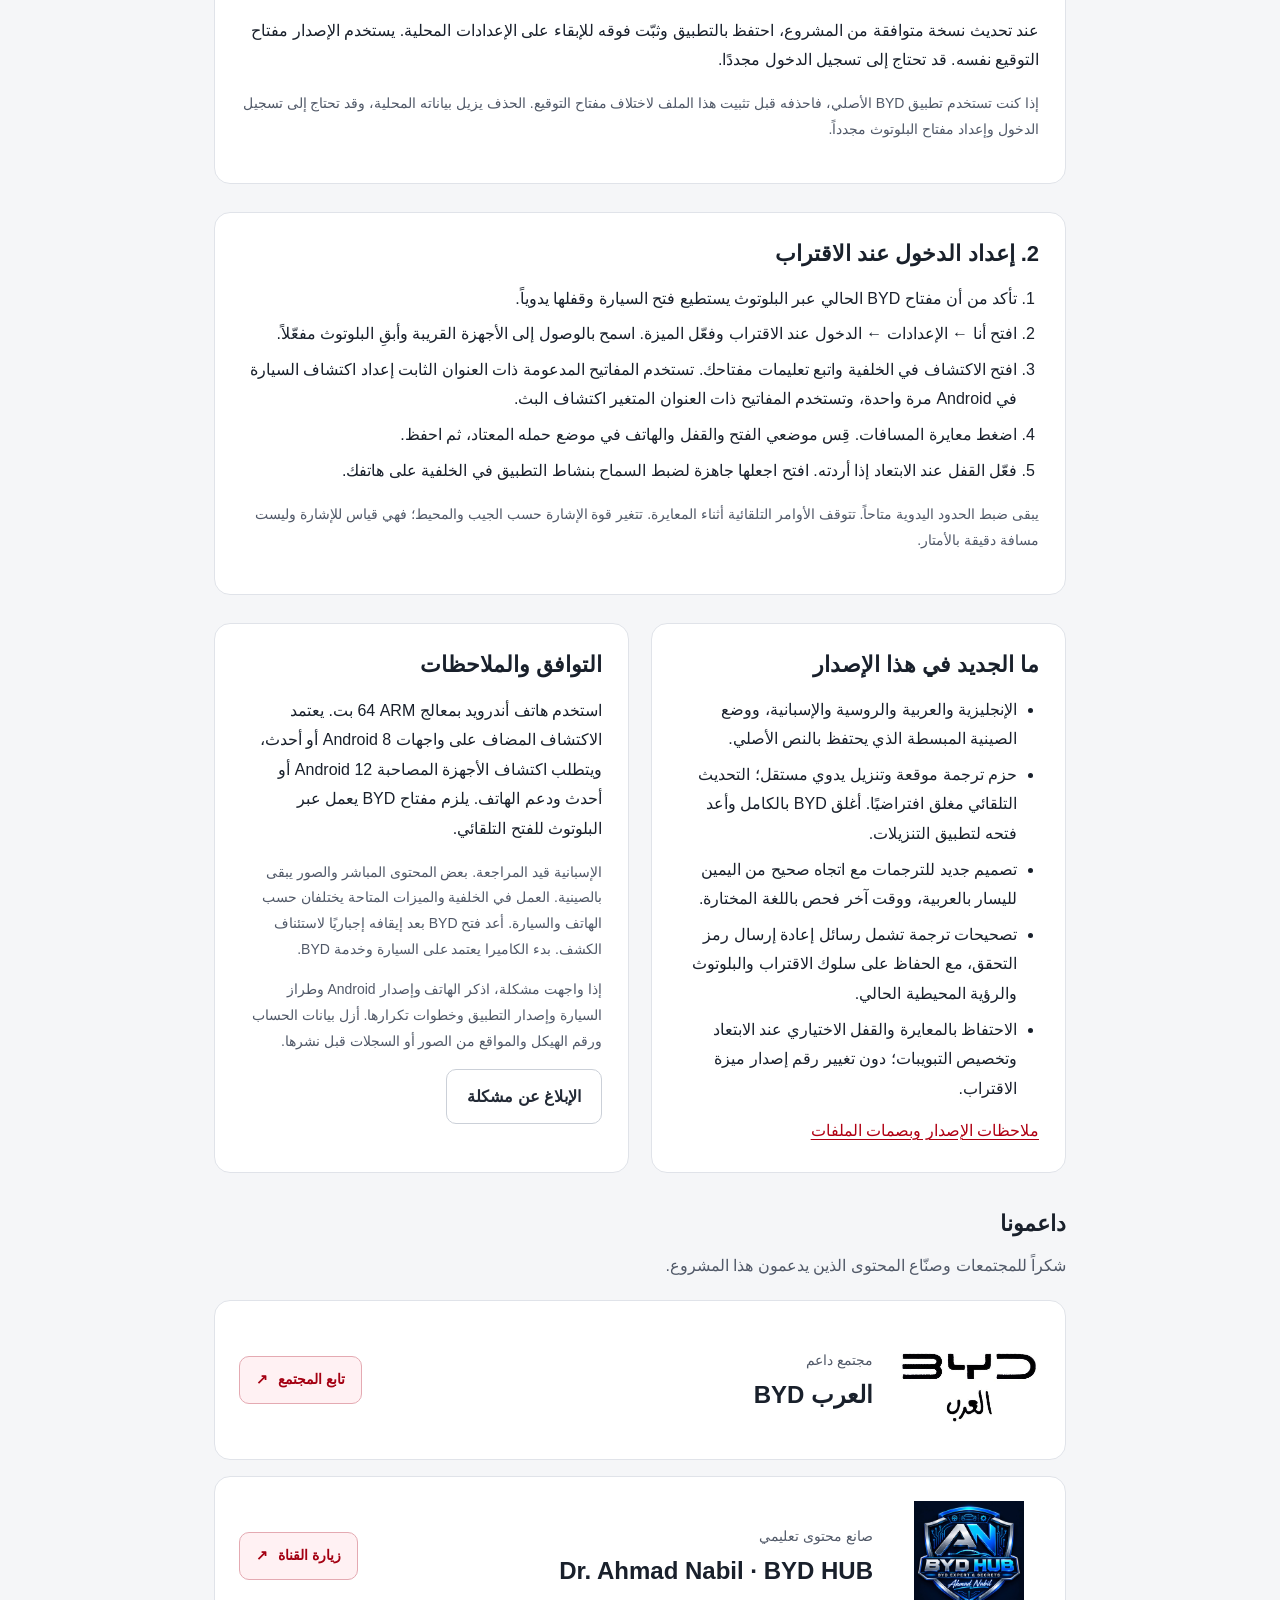
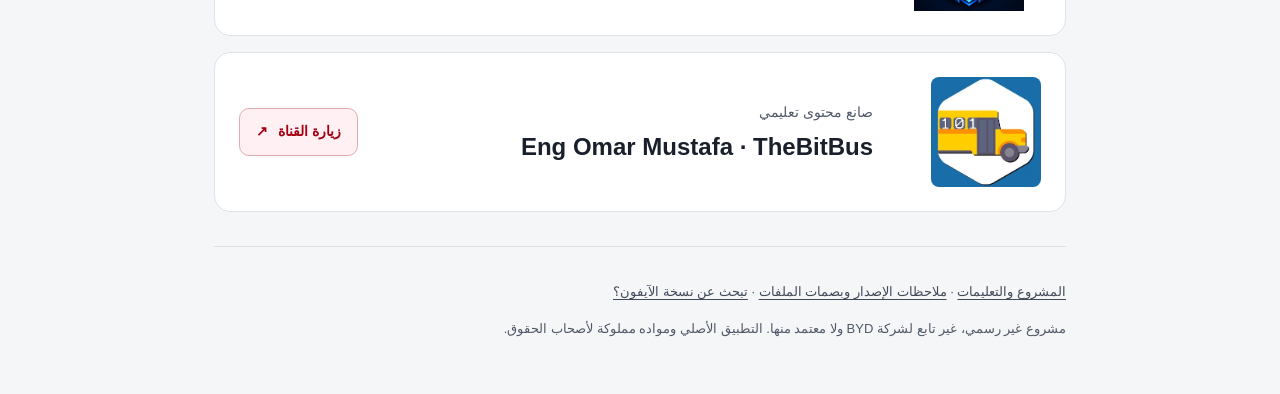
==== commit 0d1851a3: "Credit Dr. Ahmad Nabil in supporters" ====
--- a/ar/index.html
+++ b/ar/index.html
@@ -54,8 +54,8 @@
 <div class="supporter-info"><span class="supporter-label">مجتمع داعم</span><h3><bdi dir="ltr">BYD العرب</bdi></h3></div>
 <span class="supporter-follow">تابع المجتمع<span aria-hidden="true">↗</span></span>
 </a></li><li><a class="supporter" href="https://www.youtube.com/@dranabil" target="_blank" rel="noopener noreferrer">
-<img class="supporter-logo" src="../assets/ahmed-nabil.png" width="1254" height="1254" alt="Ahmad Nabil · BYD HUB" loading="lazy">
-<div class="supporter-info"><span class="supporter-label">صانع محتوى تعليمي</span><h3><bdi dir="ltr">Ahmad Nabil · BYD HUB</bdi></h3></div>
+<img class="supporter-logo" src="../assets/ahmed-nabil.png" width="1254" height="1254" alt="Dr. Ahmad Nabil · BYD HUB" loading="lazy">
+<div class="supporter-info"><span class="supporter-label">صانع محتوى تعليمي</span><h3><bdi dir="ltr">Dr. Ahmad Nabil · BYD HUB</bdi></h3></div>
 <span class="supporter-follow">زيارة القناة<span aria-hidden="true">↗</span></span>
 </a></li><li><a class="supporter" href="https://www.youtube.com/@TheBitBus" target="_blank" rel="noopener noreferrer">
 <img class="supporter-logo supporter-logo-crop" src="../assets/thebitbus-banner.jpg" width="1707" height="282" alt="Eng Omar Mustafa · TheBitBus" loading="lazy">
